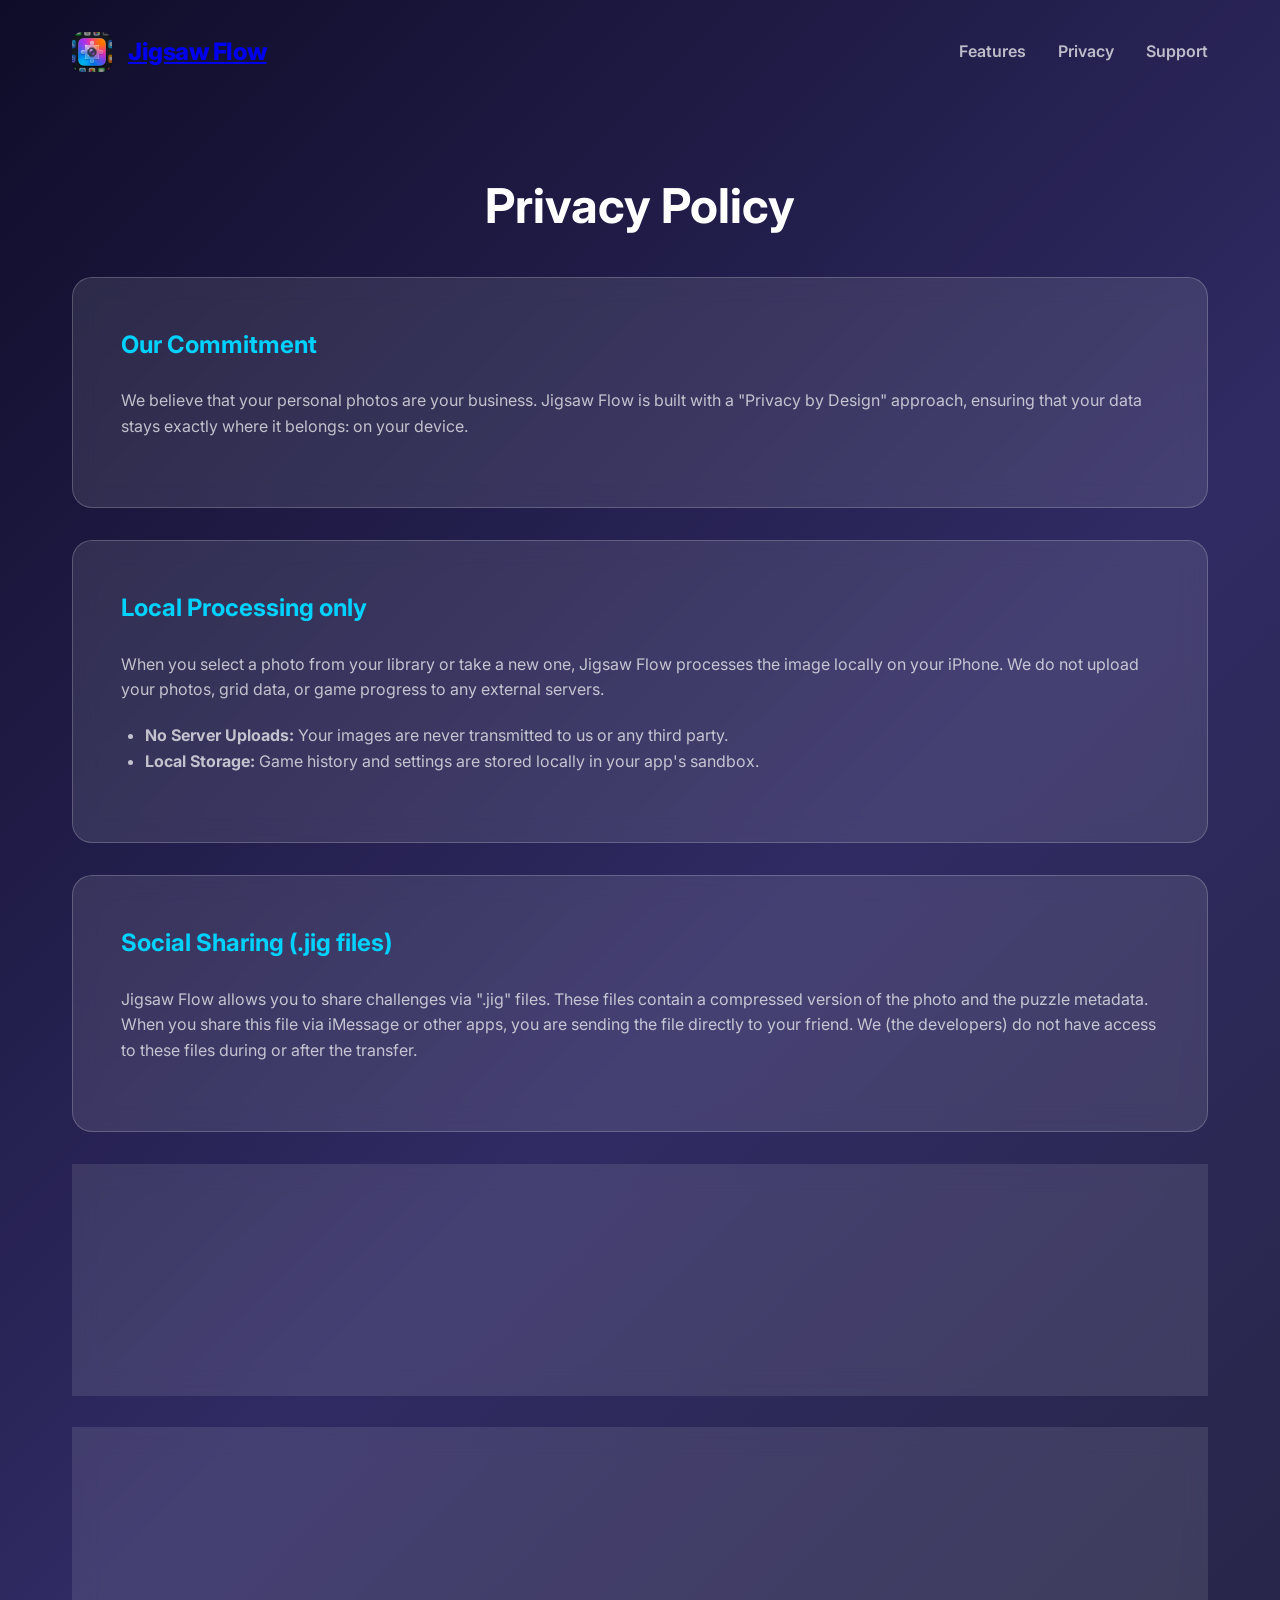
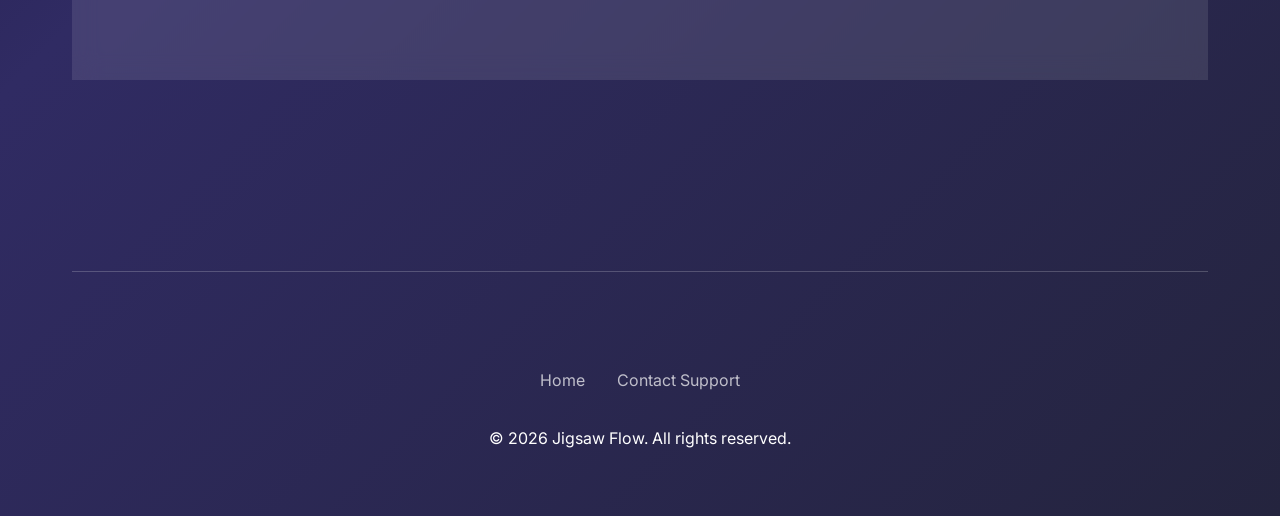
==== privacy.html @ 6a0c549f "Initial commit" ====
<!DOCTYPE html>
<html lang="en">
<head>
    <meta charset="UTF-8">
    <meta name="viewport" content="width=device-width, initial-scale=1.0">
    <title>Privacy Policy - Jigsaw Flow</title>
    <link rel="stylesheet" href="index.css">
</head>
<body>
    <div class="container">
        <header>
            <a href="index.html" class="logo">
                <img src="assets/icon.png" alt="Jigsaw Flow Logo">
                <span>Jigsaw Flow</span>
            </a>
            <nav>
                <ul>
                    <li><a href="index.html#features">Features</a></li>
                    <li><a href="privacy.html">Privacy</a></li>
                    <li><a href="mailto:fangdev1063@gmail.com">Support</a></li>
                </ul>
            </nav>
        </header>

        <section class="content-page">
            <h1>Privacy Policy</h1>
            <div class="content-block glass">
                <h2>Our Commitment</h2>
                <p>We believe that your personal photos are your business. Jigsaw Flow is built with a "Privacy by Design" approach, ensuring that your data stays exactly where it belongs: on your device.</p>
            </div>

            <div class="content-block glass">
                <h2>Local Processing only</h2>
                <p>When you select a photo from your library or take a new one, Jigsaw Flow processes the image locally on your iPhone. We do not upload your photos, grid data, or game progress to any external servers.</p>
                <ul>
                    <li><strong>No Server Uploads:</strong> Your images are never transmitted to us or any third party.</li>
                    <li><strong>Local Storage:</strong> Game history and settings are stored locally in your app's sandbox.</li>
                </ul>
            </div>

            <div class="content-block glass">
                <h2>Social Sharing (.jig files)</h2>
                <p>Jigsaw Flow allows you to share challenges via ".jig" files. These files contain a compressed version of the photo and the puzzle metadata. When you share this file via iMessage or other apps, you are sending the file directly to your friend. We (the developers) do not have access to these files during or after the transfer.</p>
            </div>

            <div class="content-block glass">
                <h2>No Tracking</h2>
                <p>Jigsaw Flow does not use any tracking SDKs, analytics, or advertising identifiers. We do not collect any personally identifiable information (PII).</p>
            </div>

            <div class="content-block glass">
                <h2>Contact Us</h2>
                <p>If you have any questions about this Privacy Policy or our app, please contact us at:</p>
                <p><strong>Email:</strong> <a href="mailto:fangdev1063@gmail.com" style="color: var(--accent);">fangdev1063@gmail.com</a></p>
            </div>
        </section>

        <footer>
            <div class="footer-links">
                <a href="index.html">Home</a>
                <a href="mailto:fangdev1063@gmail.com">Contact Support</a>
            </div>
            <p>&copy; 2026 Jigsaw Flow. All rights reserved.</p>
        </footer>
    </div>
</body>
</html>
---- index.css ----
@import url('https://fonts.googleapis.com/css2?family=Inter:wght@300;400;600;800&display=swap');

:root {
    --primary: #9d50bb;
    --secondary: #6e48aa;
    --accent: #00d2ff;
    --bg-dark: #0f0c29;
    --bg-gradient: linear-gradient(135deg, #0f0c29 0%, #302b63 50%, #24243e 100%);
    --text-main: #ffffff;
    --text-muted: rgba(255, 255, 255, 0.7);
    --glass: rgba(255, 255, 255, 0.1);
    --glass-border: rgba(255, 255, 255, 0.2);
    --transition: all 0.3s cubic-bezier(0.4, 0, 0.2, 1);
}

* {
    margin: 0;
    padding: 0;
    box-sizing: border-box;
}

body {
    font-family: 'Inter', sans-serif;
    background: var(--bg-gradient);
    color: var(--text-main);
    line-height: 1.6;
    overflow-x: hidden;
    min-height: 100vh;
}

.container {
    max-width: 1200px;
    margin: 0 auto;
    padding: 0 2rem;
}

/* Glassmorphism Styles */
.glass {
    background: var(--glass);
    backdrop-filter: blur(12px);
    -webkit-backdrop-filter: blur(12px);
    border: 1px solid var(--glass-border);
    border-radius: 20px;
}

/* Header */
header {
    padding: 2rem 0;
    display: flex;
    justify-content: space-between;
    align-items: center;
}

.logo {
    display: flex;
    align-items: center;
    gap: 1rem;
    font-weight: 800;
    font-size: 1.5rem;
    letter-spacing: -0.5px;
}

.logo img {
    width: 40px;
    height: 40px;
    border-radius: 10px;
}

nav ul {
    display: flex;
    gap: 2rem;
    list-style: none;
}

nav a {
    color: var(--text-muted);
    text-decoration: none;
    font-weight: 600;
    transition: var(--transition);
}

nav a:hover {
    color: var(--text-main);
}

/* Hero Section */
.hero {
    padding: 6rem 0;
    display: grid;
    grid-template-columns: 1fr 1fr;
    align-items: center;
    gap: 4rem;
}

.hero-content h1 {
    font-size: 4rem;
    font-weight: 800;
    line-height: 1.1;
    margin-bottom: 1.5rem;
    background: linear-gradient(to right, #fff, var(--accent));
    -webkit-background-clip: text;
    -webkit-text-fill-color: transparent;
}

.hero-content p {
    font-size: 1.25rem;
    color: var(--text-muted);
    margin-bottom: 2.5rem;
}

.btn-primary {
    background: linear-gradient(to right, var(--primary), var(--secondary));
    color: white;
    padding: 1rem 2rem;
    border-radius: 12px;
    text-decoration: none;
    font-weight: 600;
    display: inline-flex;
    align-items: center;
    gap: 0.5rem;
    transition: var(--transition);
    border: none;
    cursor: pointer;
}

.btn-primary:hover {
    transform: translateY(-3px);
    box-shadow: 0 10px 20px rgba(0,0,0,0.3);
}

.hero-image img {
    width: 100%;
    max-width: 500px;
    border-radius: 30px;
    box-shadow: 0 30px 60px rgba(0,0,0,0.5);
    animation: float 6s ease-in-out infinite;
}

@keyframes float {
    0%, 100% { transform: translateY(0); }
    50% { transform: translateY(-20px); }
}

/* Features */
.features {
    padding: 6rem 0;
}

.section-title {
    text-align: center;
    margin-bottom: 4rem;
}

.section-title h2 {
    font-size: 2.5rem;
    font-weight: 800;
    margin-bottom: 1rem;
}

.feature-grid {
    display: grid;
    grid-template-columns: repeat(auto-fit, minmax(300px, 1fr));
    gap: 2rem;
}

.feature-card {
    padding: 2.5rem;
    transition: var(--transition);
}

.feature-card:hover {
    transform: scale(1.05);
}

.feature-card h3 {
    font-size: 1.5rem;
    margin-bottom: 1rem;
    color: var(--accent);
}

/* Footer */
footer {
    padding: 4rem 0;
    margin-top: 6rem;
    border-top: 1px solid var(--glass-border);
    text-align: center;
}

.footer-links {
    margin: 2rem 0;
    display: flex;
    justify-content: center;
    gap: 2rem;
}

.footer-links a {
    color: var(--text-muted);
    text-decoration: none;
}

/* Privacy Page Specific */
.content-page {
    padding: 4rem 0;
}

.content-page h1 {
    font-size: 3rem;
    margin-bottom: 2rem;
    text-align: center;
}

.content-block {
    padding: 3rem;
    margin: 2rem 0;
}

.content-block h2 {
    margin-bottom: 1.5rem;
    color: var(--accent);
}

.content-block p, .content-block ul {
    margin-bottom: 1.25rem;
    color: var(--text-muted);
}

.content-block ul {
    padding-left: 1.5rem;
}

/* Responsive */
@media (max-width: 968px) {
    .hero {
        grid-template-columns: 1fr;
        text-align: center;
        padding: 4rem 0;
    }
    .hero-content h1 {
        font-size: 3rem;
    }
    .hero-image {
        order: -1;
    }
    .hero-image img {
        max-width: 300px;
    }
}
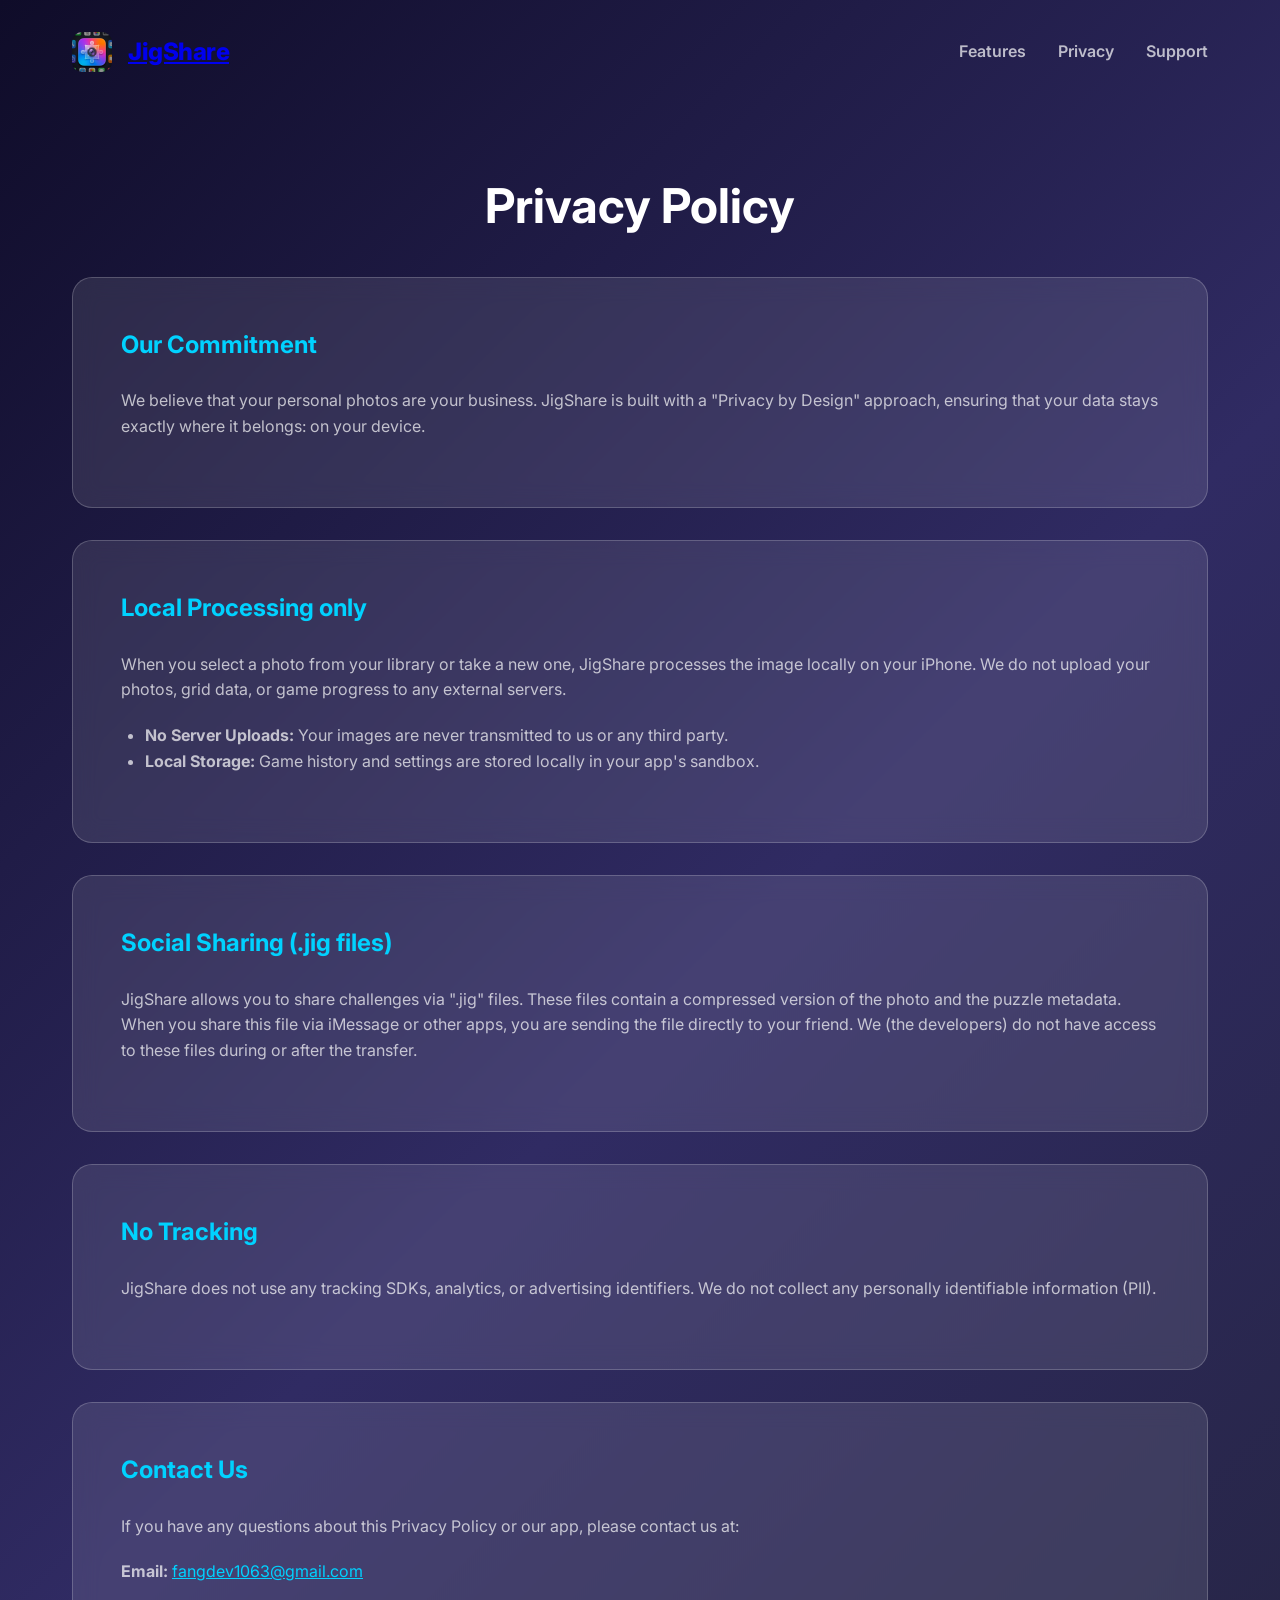
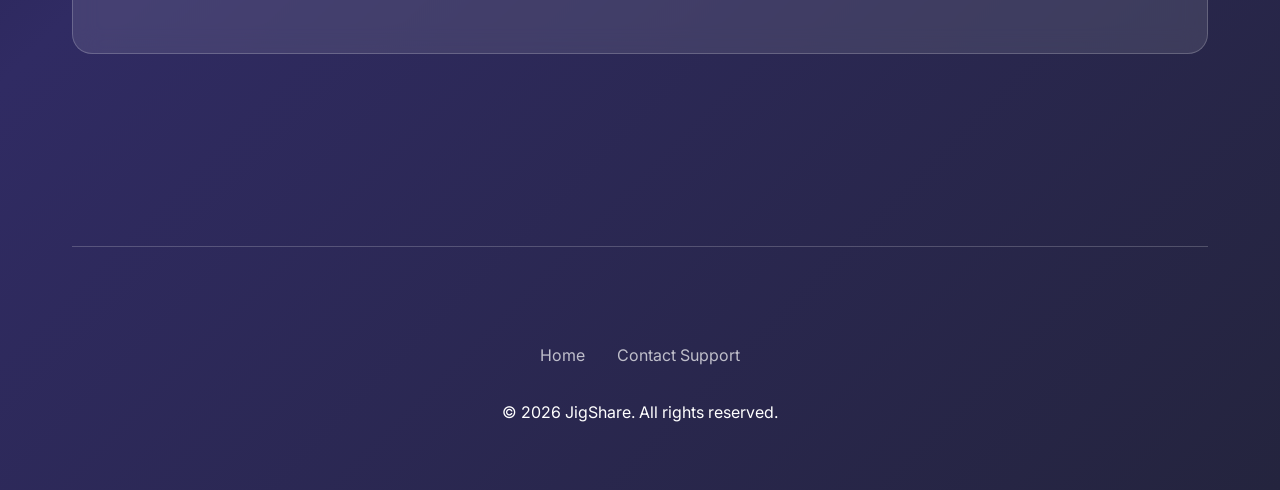
==== commit b4e28c35: "Rename app to JigShare (拼图快传) and fix CSS lint" ====
--- a/privacy.html
+++ b/privacy.html
@@ -3,15 +3,15 @@
 <head>
     <meta charset="UTF-8">
     <meta name="viewport" content="width=device-width, initial-scale=1.0">
-    <title>Privacy Policy - Jigsaw Flow</title>
+    <title>Privacy Policy - JigShare</title>
     <link rel="stylesheet" href="index.css">
 </head>
 <body>
     <div class="container">
         <header>
             <a href="index.html" class="logo">
-                <img src="assets/icon.png" alt="Jigsaw Flow Logo">
-                <span>Jigsaw Flow</span>
+                <img src="assets/icon.png" alt="JigShare Logo">
+                <span>JigShare</span>
             </a>
             <nav>
                 <ul>
@@ -26,12 +26,12 @@
             <h1>Privacy Policy</h1>
             <div class="content-block glass">
                 <h2>Our Commitment</h2>
-                <p>We believe that your personal photos are your business. Jigsaw Flow is built with a "Privacy by Design" approach, ensuring that your data stays exactly where it belongs: on your device.</p>
+                <p>We believe that your personal photos are your business. JigShare is built with a "Privacy by Design" approach, ensuring that your data stays exactly where it belongs: on your device.</p>
             </div>
 
             <div class="content-block glass">
                 <h2>Local Processing only</h2>
-                <p>When you select a photo from your library or take a new one, Jigsaw Flow processes the image locally on your iPhone. We do not upload your photos, grid data, or game progress to any external servers.</p>
+                <p>When you select a photo from your library or take a new one, JigShare processes the image locally on your iPhone. We do not upload your photos, grid data, or game progress to any external servers.</p>
                 <ul>
                     <li><strong>No Server Uploads:</strong> Your images are never transmitted to us or any third party.</li>
                     <li><strong>Local Storage:</strong> Game history and settings are stored locally in your app's sandbox.</li>
@@ -40,12 +40,12 @@
 
             <div class="content-block glass">
                 <h2>Social Sharing (.jig files)</h2>
-                <p>Jigsaw Flow allows you to share challenges via ".jig" files. These files contain a compressed version of the photo and the puzzle metadata. When you share this file via iMessage or other apps, you are sending the file directly to your friend. We (the developers) do not have access to these files during or after the transfer.</p>
+                <p>JigShare allows you to share challenges via ".jig" files. These files contain a compressed version of the photo and the puzzle metadata. When you share this file via iMessage or other apps, you are sending the file directly to your friend. We (the developers) do not have access to these files during or after the transfer.</p>
             </div>
 
             <div class="content-block glass">
                 <h2>No Tracking</h2>
-                <p>Jigsaw Flow does not use any tracking SDKs, analytics, or advertising identifiers. We do not collect any personally identifiable information (PII).</p>
+                <p>JigShare does not use any tracking SDKs, analytics, or advertising identifiers. We do not collect any personally identifiable information (PII).</p>
             </div>
 
             <div class="content-block glass">
@@ -60,7 +60,7 @@
                 <a href="index.html">Home</a>
                 <a href="mailto:fangdev1063@gmail.com">Contact Support</a>
             </div>
-            <p>&copy; 2026 Jigsaw Flow. All rights reserved.</p>
+            <p>&copy; 2026 JigShare. All rights reserved.</p>
         </footer>
     </div>
 </body>
--- a/index.css
+++ b/index.css
@@ -99,6 +99,7 @@
     margin-bottom: 1.5rem;
     background: linear-gradient(to right, #fff, var(--accent));
     -webkit-background-clip: text;
+    background-clip: text;
     -webkit-text-fill-color: transparent;
 }
 
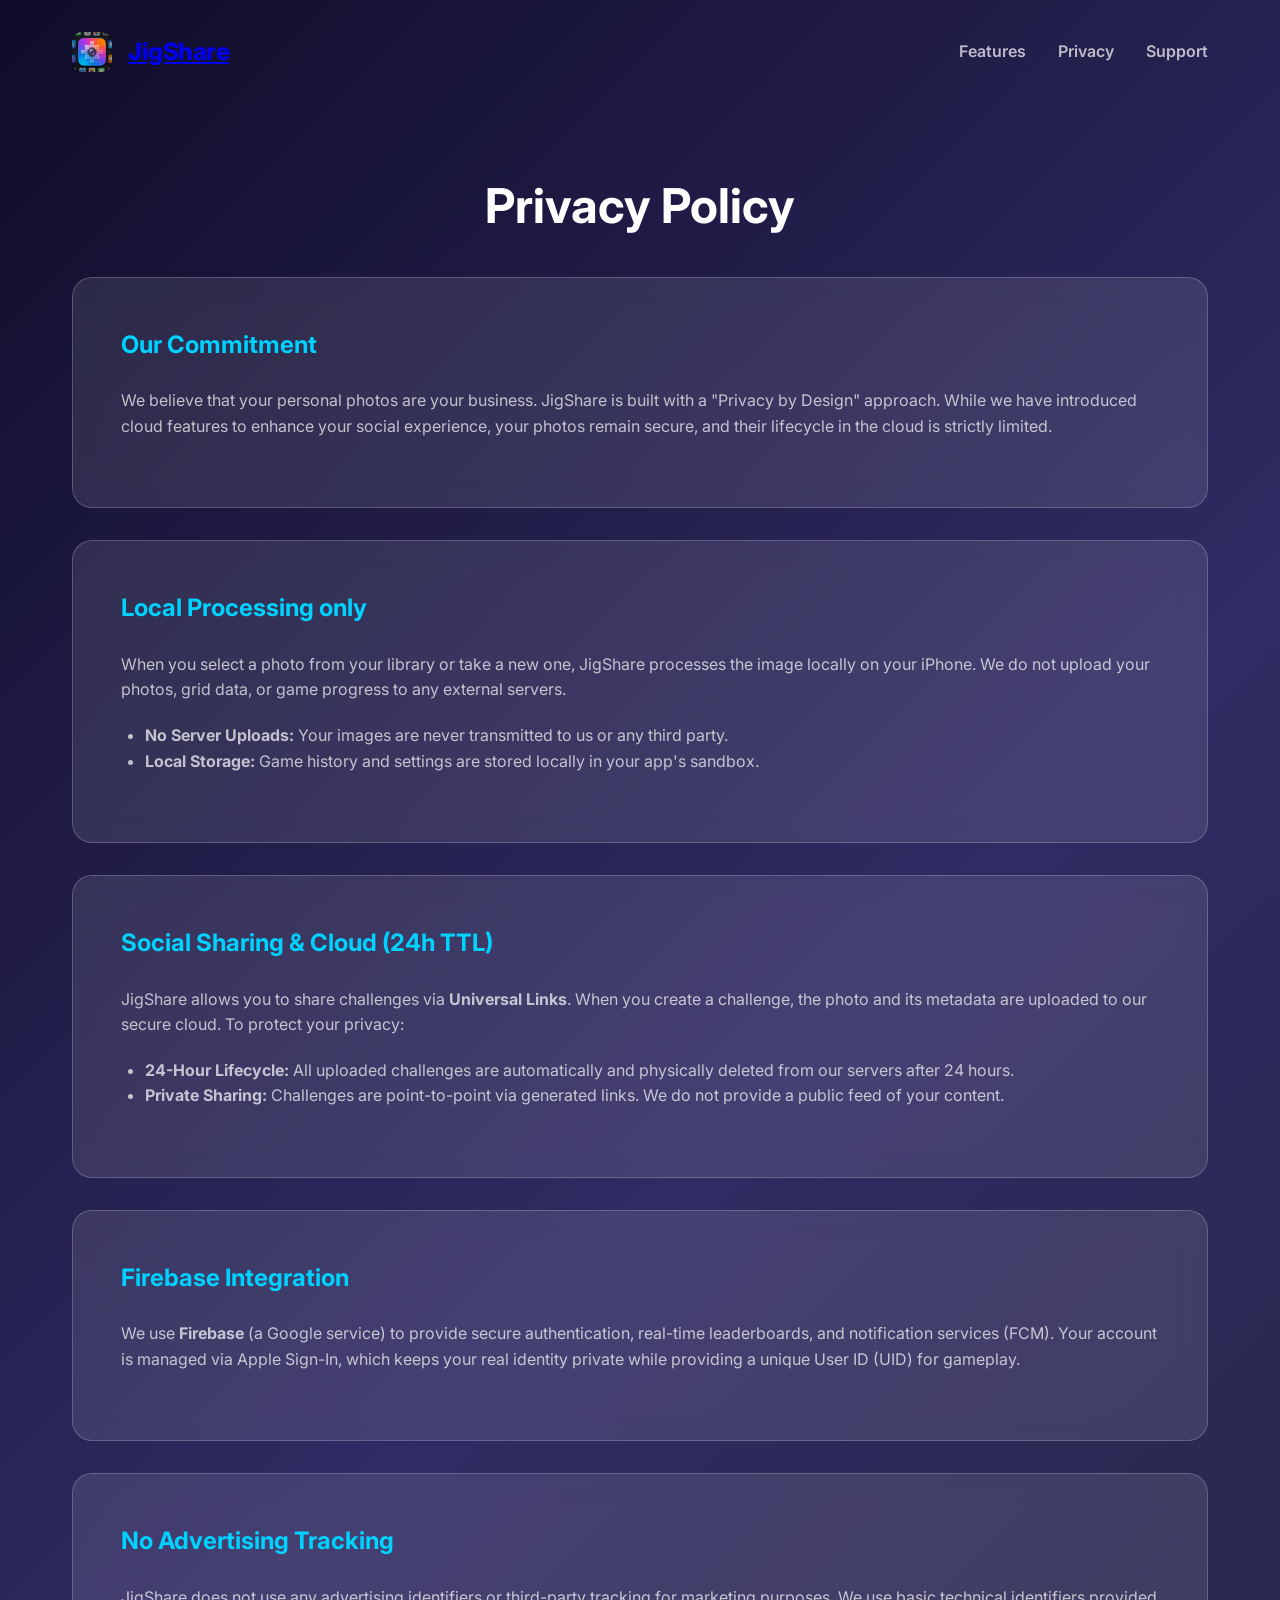
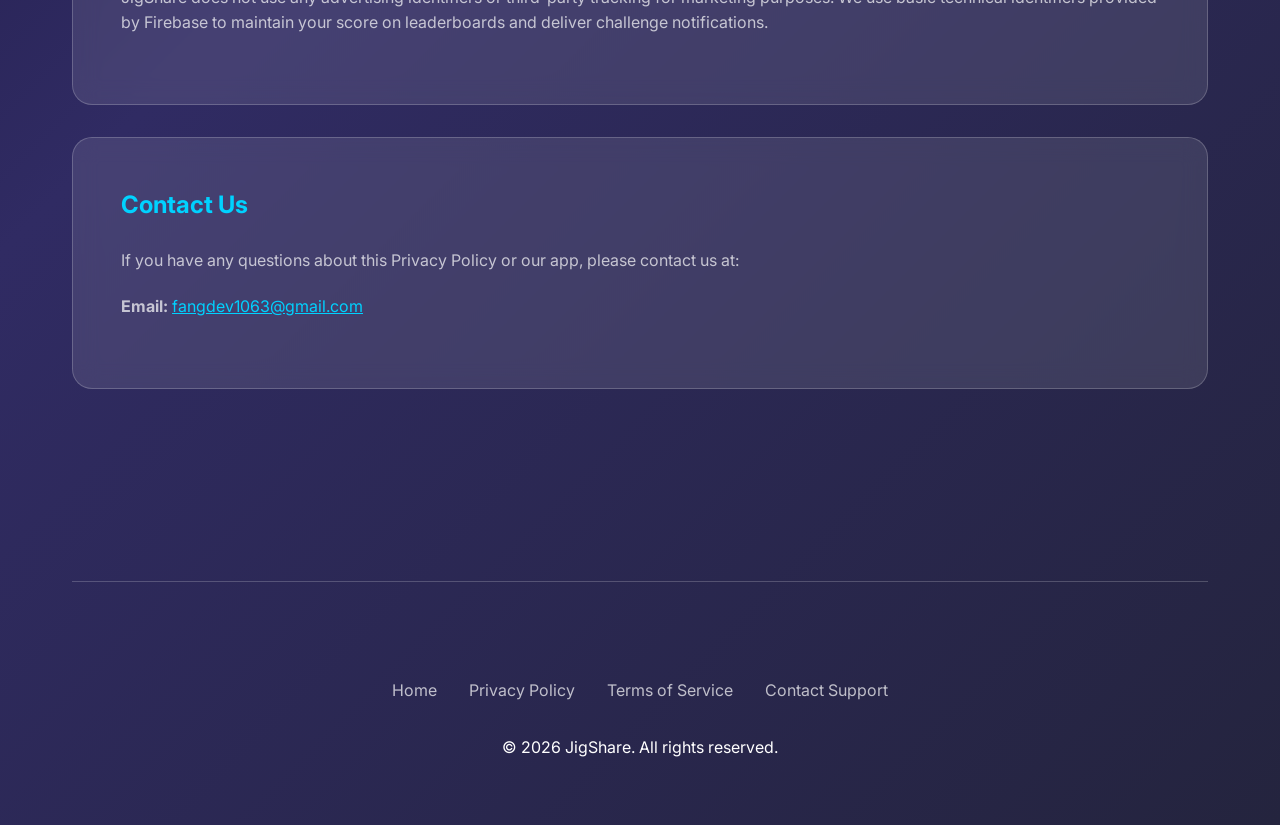
==== commit ab8522c7: "Update website with PRD v11 cloud features, terms, and privacy links" ====
--- a/privacy.html
+++ b/privacy.html
@@ -26,7 +26,7 @@
             <h1>Privacy Policy</h1>
             <div class="content-block glass">
                 <h2>Our Commitment</h2>
-                <p>We believe that your personal photos are your business. JigShare is built with a "Privacy by Design" approach, ensuring that your data stays exactly where it belongs: on your device.</p>
+                <p>We believe that your personal photos are your business. JigShare is built with a "Privacy by Design" approach. While we have introduced cloud features to enhance your social experience, your photos remain secure, and their lifecycle in the cloud is strictly limited.</p>
             </div>
 
             <div class="content-block glass">
@@ -39,13 +39,22 @@
             </div>
 
             <div class="content-block glass">
-                <h2>Social Sharing (.jig files)</h2>
-                <p>JigShare allows you to share challenges via ".jig" files. These files contain a compressed version of the photo and the puzzle metadata. When you share this file via iMessage or other apps, you are sending the file directly to your friend. We (the developers) do not have access to these files during or after the transfer.</p>
+                <h2>Social Sharing & Cloud (24h TTL)</h2>
+                <p>JigShare allows you to share challenges via <strong>Universal Links</strong>. When you create a challenge, the photo and its metadata are uploaded to our secure cloud. To protect your privacy:</p>
+                <ul>
+                    <li><strong>24-Hour Lifecycle:</strong> All uploaded challenges are automatically and physically deleted from our servers after 24 hours.</li>
+                    <li><strong>Private Sharing:</strong> Challenges are point-to-point via generated links. We do not provide a public feed of your content.</li>
+                </ul>
             </div>
 
             <div class="content-block glass">
-                <h2>No Tracking</h2>
-                <p>JigShare does not use any tracking SDKs, analytics, or advertising identifiers. We do not collect any personally identifiable information (PII).</p>
+                <h2>Firebase Integration</h2>
+                <p>We use <strong>Firebase</strong> (a Google service) to provide secure authentication, real-time leaderboards, and notification services (FCM). Your account is managed via Apple Sign-In, which keeps your real identity private while providing a unique User ID (UID) for gameplay.</p>
+            </div>
+
+            <div class="content-block glass">
+                <h2>No Advertising Tracking</h2>
+                <p>JigShare does not use any advertising identifiers or third-party tracking for marketing purposes. We use basic technical identifiers provided by Firebase to maintain your score on leaderboards and deliver challenge notifications.</p>
             </div>
 
             <div class="content-block glass">
@@ -58,6 +67,8 @@
         <footer>
             <div class="footer-links">
                 <a href="index.html">Home</a>
+                <a href="privacy.html">Privacy Policy</a>
+                <a href="terms.html">Terms of Service</a>
                 <a href="mailto:fangdev1063@gmail.com">Contact Support</a>
             </div>
             <p>&copy; 2026 JigShare. All rights reserved.</p>
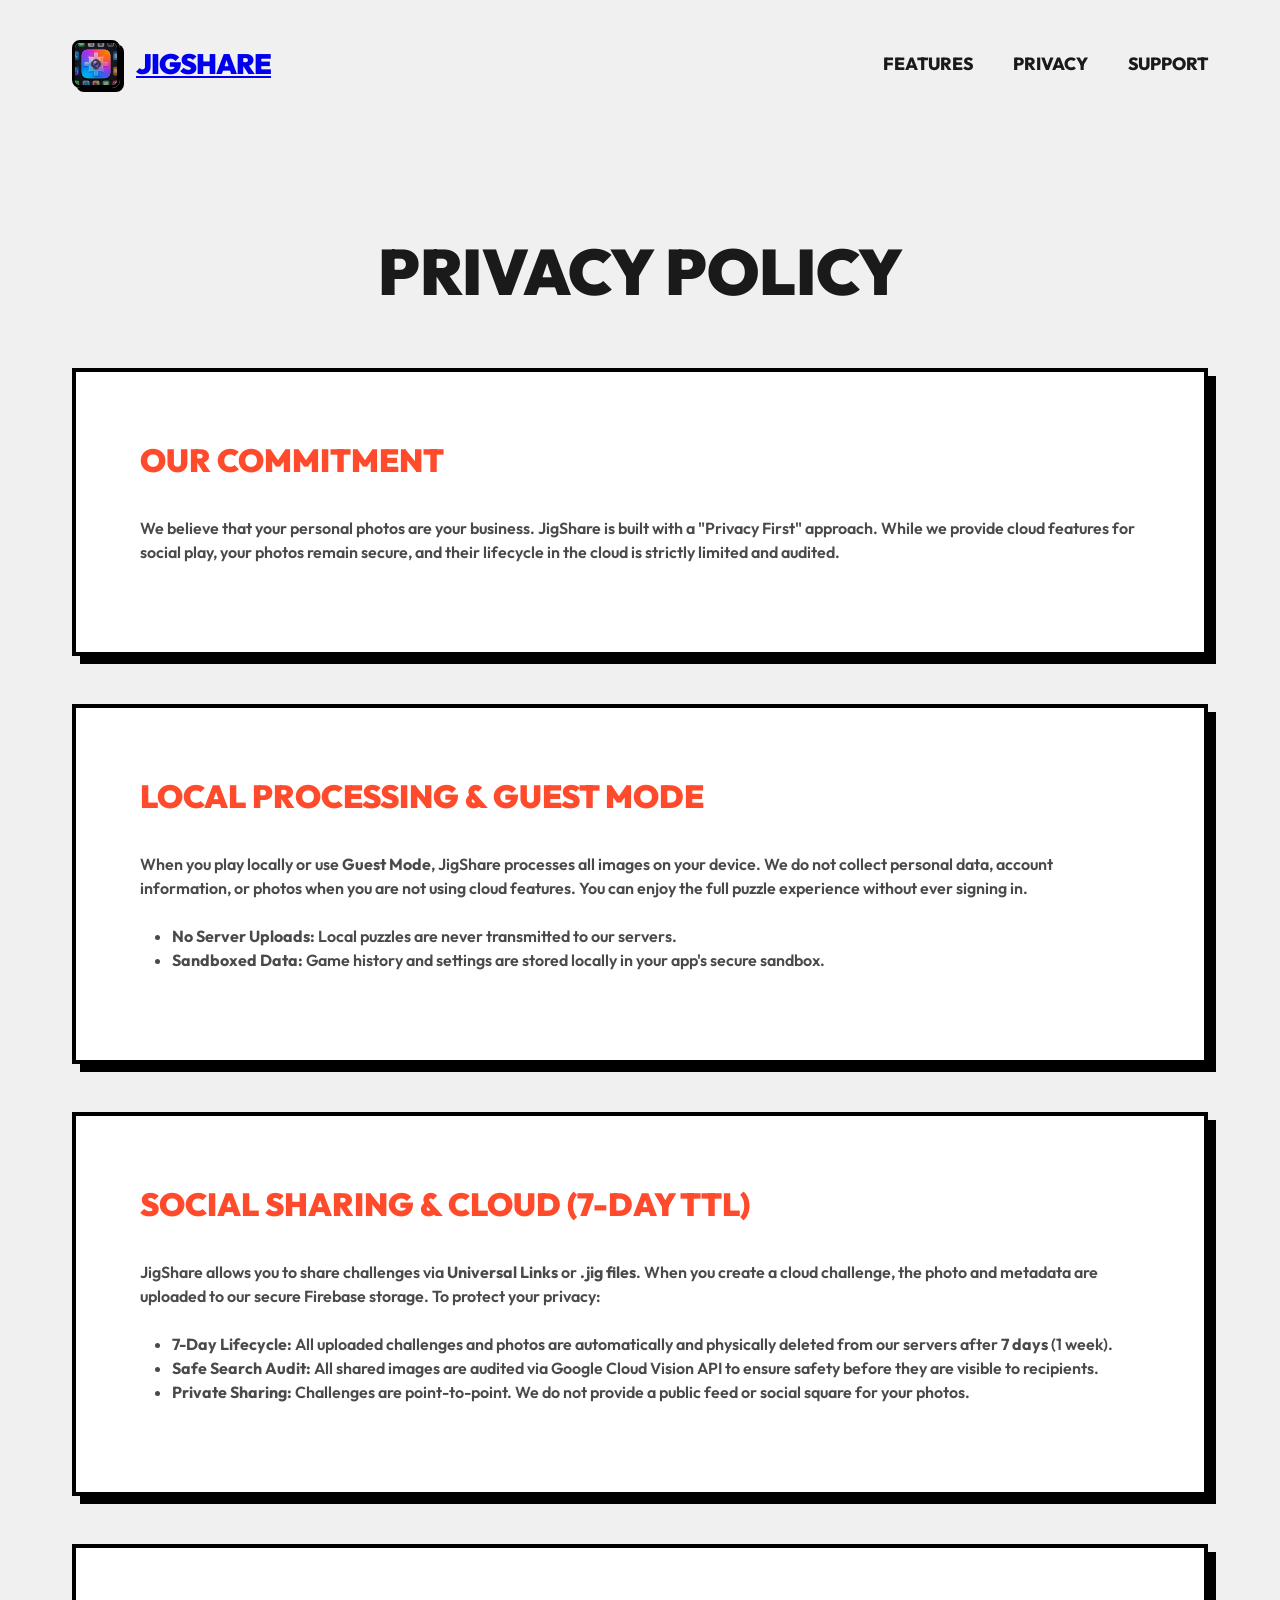
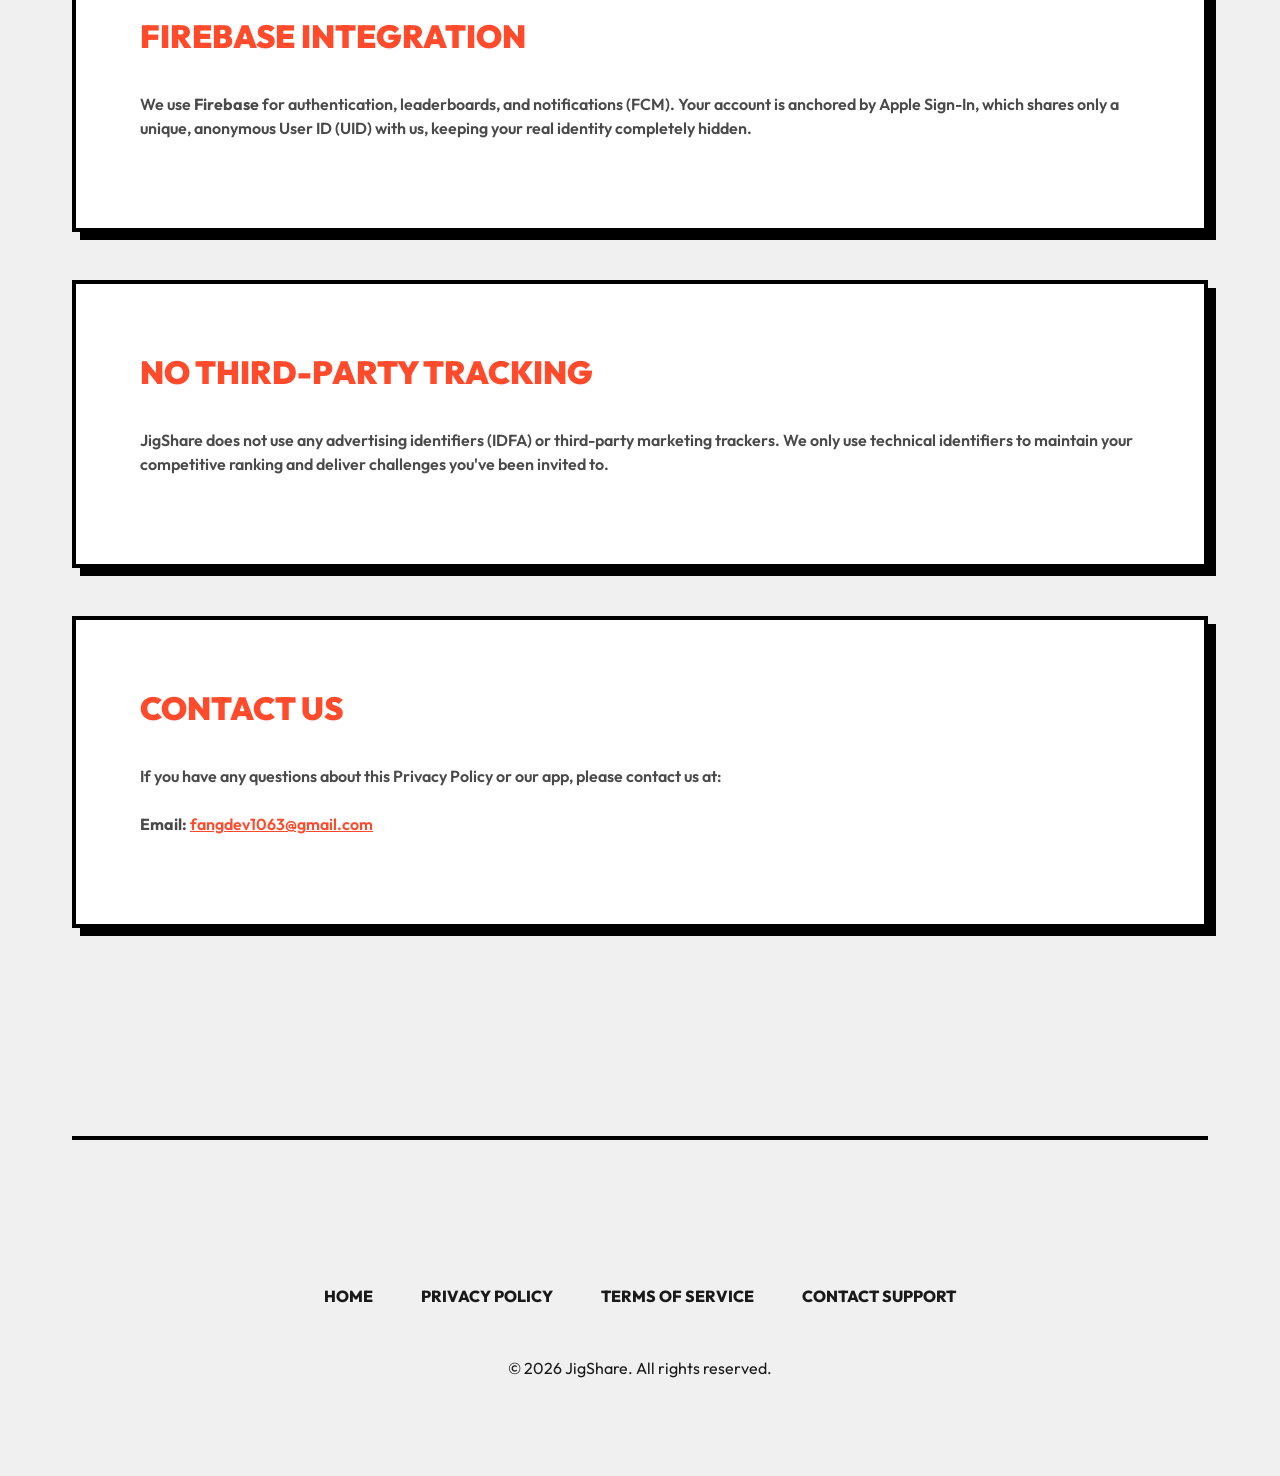
==== commit dedc5d81: "Update website to Pop Art style and reflect latest PRD/SDD features (v6.8/v3.12)" ====
--- a/privacy.html
+++ b/privacy.html
@@ -24,43 +24,44 @@
 
         <section class="content-page">
             <h1>Privacy Policy</h1>
-            <div class="content-block glass">
+            <div class="content-block pop-card">
                 <h2>Our Commitment</h2>
-                <p>We believe that your personal photos are your business. JigShare is built with a "Privacy by Design" approach. While we have introduced cloud features to enhance your social experience, your photos remain secure, and their lifecycle in the cloud is strictly limited.</p>
+                <p>We believe that your personal photos are your business. JigShare is built with a "Privacy First" approach. While we provide cloud features for social play, your photos remain secure, and their lifecycle in the cloud is strictly limited and audited.</p>
             </div>
 
-            <div class="content-block glass">
-                <h2>Local Processing only</h2>
-                <p>When you select a photo from your library or take a new one, JigShare processes the image locally on your iPhone. We do not upload your photos, grid data, or game progress to any external servers.</p>
+            <div class="content-block pop-card">
+                <h2>Local Processing & Guest Mode</h2>
+                <p>When you play locally or use <strong>Guest Mode</strong>, JigShare processes all images on your device. We do not collect personal data, account information, or photos when you are not using cloud features. You can enjoy the full puzzle experience without ever signing in.</p>
                 <ul>
-                    <li><strong>No Server Uploads:</strong> Your images are never transmitted to us or any third party.</li>
-                    <li><strong>Local Storage:</strong> Game history and settings are stored locally in your app's sandbox.</li>
+                    <li><strong>No Server Uploads:</strong> Local puzzles are never transmitted to our servers.</li>
+                    <li><strong>Sandboxed Data:</strong> Game history and settings are stored locally in your app's secure sandbox.</li>
                 </ul>
             </div>
 
-            <div class="content-block glass">
-                <h2>Social Sharing & Cloud (24h TTL)</h2>
-                <p>JigShare allows you to share challenges via <strong>Universal Links</strong>. When you create a challenge, the photo and its metadata are uploaded to our secure cloud. To protect your privacy:</p>
+            <div class="content-block pop-card">
+                <h2>Social Sharing & Cloud (7-Day TTL)</h2>
+                <p>JigShare allows you to share challenges via <strong>Universal Links</strong> or <strong>.jig files</strong>. When you create a cloud challenge, the photo and metadata are uploaded to our secure Firebase storage. To protect your privacy:</p>
                 <ul>
-                    <li><strong>24-Hour Lifecycle:</strong> All uploaded challenges are automatically and physically deleted from our servers after 24 hours.</li>
-                    <li><strong>Private Sharing:</strong> Challenges are point-to-point via generated links. We do not provide a public feed of your content.</li>
+                    <li><strong>7-Day Lifecycle:</strong> All uploaded challenges and photos are automatically and physically deleted from our servers after <strong>7 days</strong> (1 week).</li>
+                    <li><strong>Safe Search Audit:</strong> All shared images are audited via Google Cloud Vision API to ensure safety before they are visible to recipients.</li>
+                    <li><strong>Private Sharing:</strong> Challenges are point-to-point. We do not provide a public feed or social square for your photos.</li>
                 </ul>
             </div>
 
-            <div class="content-block glass">
+            <div class="content-block pop-card">
                 <h2>Firebase Integration</h2>
-                <p>We use <strong>Firebase</strong> (a Google service) to provide secure authentication, real-time leaderboards, and notification services (FCM). Your account is managed via Apple Sign-In, which keeps your real identity private while providing a unique User ID (UID) for gameplay.</p>
+                <p>We use <strong>Firebase</strong> for authentication, leaderboards, and notifications (FCM). Your account is anchored by Apple Sign-In, which shares only a unique, anonymous User ID (UID) with us, keeping your real identity completely hidden.</p>
             </div>
 
-            <div class="content-block glass">
-                <h2>No Advertising Tracking</h2>
-                <p>JigShare does not use any advertising identifiers or third-party tracking for marketing purposes. We use basic technical identifiers provided by Firebase to maintain your score on leaderboards and deliver challenge notifications.</p>
+            <div class="content-block pop-card">
+                <h2>No Third-Party Tracking</h2>
+                <p>JigShare does not use any advertising identifiers (IDFA) or third-party marketing trackers. We only use technical identifiers to maintain your competitive ranking and deliver challenges you've been invited to.</p>
             </div>
 
-            <div class="content-block glass">
+            <div class="content-block pop-card">
                 <h2>Contact Us</h2>
                 <p>If you have any questions about this Privacy Policy or our app, please contact us at:</p>
-                <p><strong>Email:</strong> <a href="mailto:fangdev1063@gmail.com" style="color: var(--accent);">fangdev1063@gmail.com</a></p>
+                <p><strong>Email:</strong> <a href="mailto:fangdev1063@gmail.com" style="color: var(--secondary);">fangdev1063@gmail.com</a></p>
             </div>
         </section>
 
--- a/index.css
+++ b/index.css
@@ -1,16 +1,18 @@
-@import url('https://fonts.googleapis.com/css2?family=Inter:wght@300;400;600;800&display=swap');
+@import url('https://fonts.googleapis.com/css2?family=Outfit:wght@400;600;800;900&display=swap');
+@import url('https://fonts.googleapis.com/css2?family=Inter:wght@400;600;800&display=swap');
 
 :root {
-    --primary: #9d50bb;
-    --secondary: #6e48aa;
-    --accent: #00d2ff;
-    --bg-dark: #0f0c29;
-    --bg-gradient: linear-gradient(135deg, #0f0c29 0%, #302b63 50%, #24243e 100%);
-    --text-main: #ffffff;
-    --text-muted: rgba(255, 255, 255, 0.7);
-    --glass: rgba(255, 255, 255, 0.1);
-    --glass-border: rgba(255, 255, 255, 0.2);
-    --transition: all 0.3s cubic-bezier(0.4, 0, 0.2, 1);
+    --primary: #FFD700; /* Vibrant Yellow */
+    --secondary: #FF4B2B; /* Vibrant Red */
+    --accent: #00D2FF; /* Vibrant Blue */
+    --bg-main: #F0F0F0;
+    --text-black: #1A1A1B;
+    --text-muted: #4A4A4B;
+    --stroke: #000000;
+    --border-width: 4px;
+    --shadow-offset: 8px;
+    --pop-shadow: var(--shadow-offset) var(--shadow-offset) 0px var(--stroke);
+    --transition: all 0.2s cubic-bezier(0.175, 0.885, 0.32, 1.275);
 }
 
 * {
@@ -20,10 +22,10 @@
 }
 
 body {
-    font-family: 'Inter', sans-serif;
-    background: var(--bg-gradient);
-    color: var(--text-main);
-    line-height: 1.6;
+    font-family: 'Outfit', 'Inter', sans-serif;
+    background-color: var(--bg-main);
+    color: var(--text-black);
+    line-height: 1.5;
     overflow-x: hidden;
     min-height: 100vh;
 }
@@ -34,18 +36,23 @@
     padding: 0 2rem;
 }
 
-/* Glassmorphism Styles */
-.glass {
-    background: var(--glass);
-    backdrop-filter: blur(12px);
-    -webkit-backdrop-filter: blur(12px);
-    border: 1px solid var(--glass-border);
-    border-radius: 20px;
+/* Pop Art Components */
+.pop-card {
+    background: #FFFFFF;
+    border: var(--border-width) solid var(--stroke);
+    box-shadow: var(--pop-shadow);
+    border-radius: 0px; /* Sharp corners for Pop Art feel */
+    transition: var(--transition);
+}
+
+.pop-card:hover {
+    transform: translate(-4px, -4px);
+    box-shadow: 12px 12px 0px var(--stroke);
 }
 
 /* Header */
 header {
-    padding: 2rem 0;
+    padding: 2.5rem 0;
     display: flex;
     justify-content: space-between;
     align-items: center;
@@ -55,178 +62,217 @@
     display: flex;
     align-items: center;
     gap: 1rem;
+    font-weight: 900;
+    font-size: 1.75rem;
+    letter-spacing: -1px;
+    text-transform: uppercase;
+}
+
+.logo img {
+    width: 48px;
+    height: 48px;
+    border: 3px solid var(--stroke);
+    border-radius: 8px;
+    box-shadow: 4px 4px 0px var(--stroke);
+}
+
+nav ul {
+    display: flex;
+    gap: 2.5rem;
+    list-style: none;
+}
+
+nav a {
+    color: var(--text-black);
+    text-decoration: none;
     font-weight: 800;
-    font-size: 1.5rem;
-    letter-spacing: -0.5px;
-}
-
-.logo img {
-    width: 40px;
-    height: 40px;
-    border-radius: 10px;
-}
-
-nav ul {
-    display: flex;
-    gap: 2rem;
-    list-style: none;
-}
-
-nav a {
-    color: var(--text-muted);
-    text-decoration: none;
-    font-weight: 600;
+    font-size: 1.1rem;
+    text-transform: uppercase;
     transition: var(--transition);
 }
 
 nav a:hover {
-    color: var(--text-main);
+    color: var(--secondary);
+    text-shadow: 2px 2px 0px rgba(0,0,0,0.1);
 }
 
 /* Hero Section */
 .hero {
-    padding: 6rem 0;
+    padding: 8rem 0;
     display: grid;
     grid-template-columns: 1fr 1fr;
     align-items: center;
-    gap: 4rem;
+    gap: 5rem;
 }
 
 .hero-content h1 {
-    font-size: 4rem;
-    font-weight: 800;
-    line-height: 1.1;
-    margin-bottom: 1.5rem;
-    background: linear-gradient(to right, #fff, var(--accent));
-    -webkit-background-clip: text;
-    background-clip: text;
-    -webkit-text-fill-color: transparent;
+    font-size: 5.5rem;
+    font-weight: 900;
+    line-height: 0.9;
+    margin-bottom: 2rem;
+    text-transform: uppercase;
+    color: var(--text-black);
+    -webkit-text-stroke: 2px var(--stroke);
+    paint-order: stroke fill;
 }
 
 .hero-content p {
+    font-size: 1.4rem;
+    font-weight: 600;
+    color: var(--text-muted);
+    margin-bottom: 3rem;
+    max-width: 90%;
+}
+
+.btn-primary {
+    background-color: var(--primary);
+    color: var(--text-black);
+    padding: 1.25rem 2.5rem;
+    border: var(--border-width) solid var(--stroke);
+    box-shadow: var(--pop-shadow);
+    text-decoration: none;
+    font-weight: 900;
     font-size: 1.25rem;
-    color: var(--text-muted);
-    margin-bottom: 2.5rem;
-}
-
-.btn-primary {
-    background: linear-gradient(to right, var(--primary), var(--secondary));
-    color: white;
-    padding: 1rem 2rem;
-    border-radius: 12px;
-    text-decoration: none;
-    font-weight: 600;
     display: inline-flex;
     align-items: center;
-    gap: 0.5rem;
-    transition: var(--transition);
-    border: none;
+    gap: 0.75rem;
+    text-transform: uppercase;
+    transition: var(--transition);
     cursor: pointer;
 }
 
 .btn-primary:hover {
-    transform: translateY(-3px);
-    box-shadow: 0 10px 20px rgba(0,0,0,0.3);
+    transform: translate(-4px, -4px);
+    box-shadow: 12px 12px 0px var(--stroke);
+    background-color: #FFEA00;
+}
+
+.btn-primary:active {
+    transform: translate(2px, 2px);
+    box-shadow: 4px 4px 0px var(--stroke);
 }
 
 .hero-image img {
     width: 100%;
-    max-width: 500px;
-    border-radius: 30px;
-    box-shadow: 0 30px 60px rgba(0,0,0,0.5);
-    animation: float 6s ease-in-out infinite;
-}
-
-@keyframes float {
-    0%, 100% { transform: translateY(0); }
-    50% { transform: translateY(-20px); }
+    max-width: 520px;
+    border: var(--border-width) solid var(--stroke);
+    box-shadow: 12px 12px 0px var(--stroke);
+    transition: var(--transition);
+}
+
+.hero-image img:hover {
+    transform: rotate(-2deg) scale(1.02);
 }
 
 /* Features */
 .features {
-    padding: 6rem 0;
+    padding: 8rem 0;
+    background-color: var(--accent);
+    border-top: var(--border-width) solid var(--stroke);
+    border-bottom: var(--border-width) solid var(--stroke);
+    margin: 4rem -2rem;
+    padding-left: 2rem;
+    padding-right: 2rem;
 }
 
 .section-title {
     text-align: center;
-    margin-bottom: 4rem;
+    margin-bottom: 5rem;
 }
 
 .section-title h2 {
-    font-size: 2.5rem;
-    font-weight: 800;
-    margin-bottom: 1rem;
+    font-size: 3.5rem;
+    font-weight: 900;
+    text-transform: uppercase;
+    margin-bottom: 1.5rem;
+    -webkit-text-stroke: 1.5px var(--stroke);
 }
 
 .feature-grid {
     display: grid;
-    grid-template-columns: repeat(auto-fit, minmax(300px, 1fr));
-    gap: 2rem;
+    grid-template-columns: repeat(auto-fit, minmax(320px, 1fr));
+    gap: 3rem;
 }
 
 .feature-card {
-    padding: 2.5rem;
-    transition: var(--transition);
-}
-
-.feature-card:hover {
-    transform: scale(1.05);
+    padding: 3rem;
+    background: #FFF;
 }
 
 .feature-card h3 {
-    font-size: 1.5rem;
-    margin-bottom: 1rem;
-    color: var(--accent);
+    font-size: 1.75rem;
+    font-weight: 900;
+    margin-bottom: 1.25rem;
+    text-transform: uppercase;
+    color: var(--secondary);
+}
+
+.feature-card p {
+    font-weight: 600;
+    color: var(--text-muted);
 }
 
 /* Footer */
 footer {
-    padding: 4rem 0;
-    margin-top: 6rem;
-    border-top: 1px solid var(--glass-border);
+    padding: 6rem 0;
+    margin-top: 4rem;
+    border-top: var(--border-width) solid var(--stroke);
     text-align: center;
 }
 
 .footer-links {
-    margin: 2rem 0;
+    margin: 3rem 0;
     display: flex;
     justify-content: center;
-    gap: 2rem;
+    gap: 3rem;
 }
 
 .footer-links a {
+    color: var(--text-black);
+    text-decoration: none;
+    font-weight: 800;
+    text-transform: uppercase;
+}
+
+.footer-links a:hover {
+    color: var(--secondary);
+}
+
+/* Privacy/Terms Specific */
+.content-page {
+    padding: 6rem 0;
+}
+
+.content-page h1 {
+    font-size: 4rem;
+    font-weight: 900;
+    margin-bottom: 3rem;
+    text-align: center;
+    text-transform: uppercase;
+}
+
+.content-block {
+    padding: 4rem;
+    margin: 3rem 0;
+    background: #FFF;
+}
+
+.content-block h2 {
+    margin-bottom: 2rem;
+    font-size: 2rem;
+    font-weight: 900;
+    text-transform: uppercase;
+    color: var(--secondary);
+}
+
+.content-block p, .content-block ul {
+    margin-bottom: 1.5rem;
+    font-weight: 600;
     color: var(--text-muted);
-    text-decoration: none;
-}
-
-/* Privacy Page Specific */
-.content-page {
-    padding: 4rem 0;
-}
-
-.content-page h1 {
-    font-size: 3rem;
-    margin-bottom: 2rem;
-    text-align: center;
-}
-
-.content-block {
-    padding: 3rem;
-    margin: 2rem 0;
-}
-
-.content-block h2 {
-    margin-bottom: 1.5rem;
-    color: var(--accent);
-}
-
-.content-block p, .content-block ul {
-    margin-bottom: 1.25rem;
-    color: var(--text-muted);
 }
 
 .content-block ul {
-    padding-left: 1.5rem;
+    padding-left: 2rem;
 }
 
 /* Responsive */
@@ -234,15 +280,18 @@
     .hero {
         grid-template-columns: 1fr;
         text-align: center;
-        padding: 4rem 0;
+        padding: 5rem 0;
     }
     .hero-content h1 {
-        font-size: 3rem;
+        font-size: 3.5rem;
     }
     .hero-image {
         order: -1;
     }
     .hero-image img {
-        max-width: 300px;
-    }
-}
+        max-width: 380px;
+    }
+    .hero-content p {
+        max-width: 100%;
+    }
+}
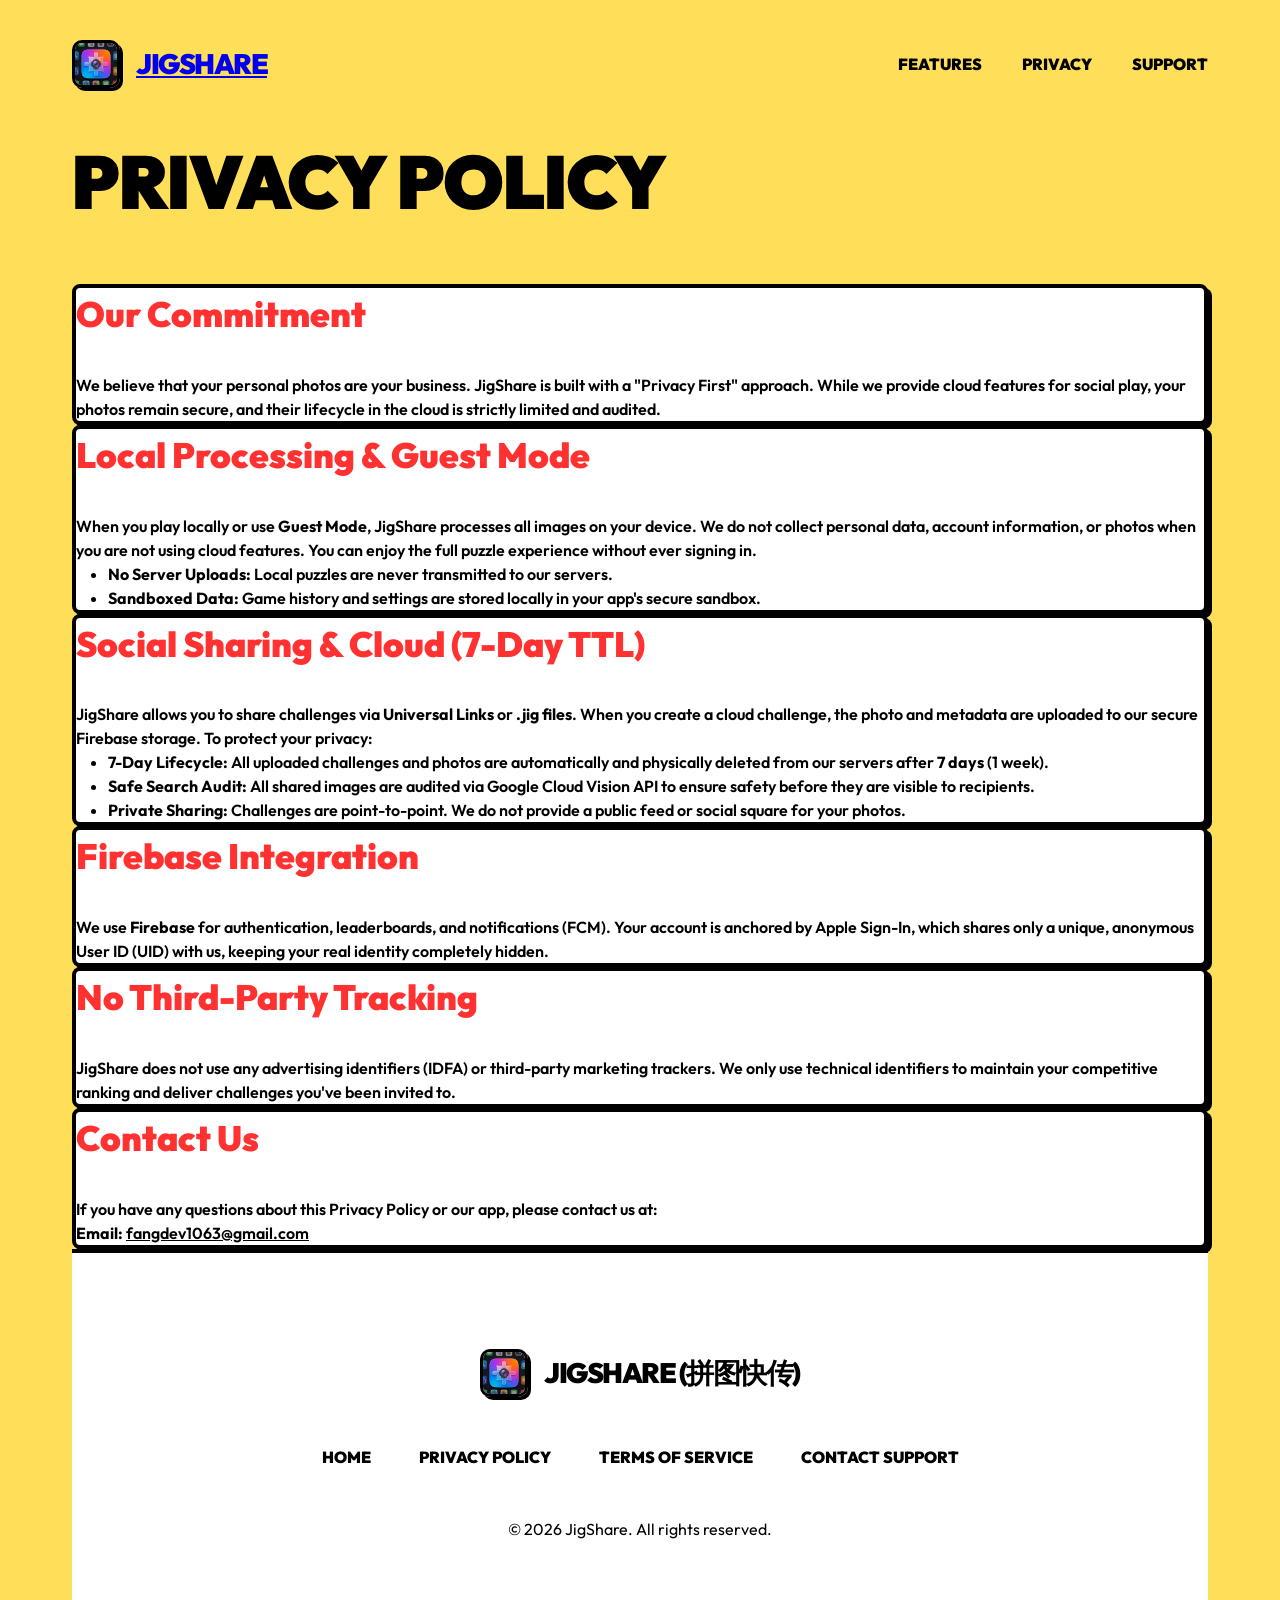
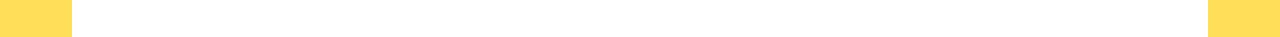
==== commit 009af61e: "Refine website UI to strict Pop Art v4.0 standard (UIUX-DESIGN.md)" ====
--- a/privacy.html
+++ b/privacy.html
@@ -66,6 +66,10 @@
         </section>
 
         <footer>
+            <div class="logo footer-logo">
+                <img src="assets/icon.png" alt="JigShare Logo">
+                <span>JigShare (拼图快传)</span>
+            </div>
             <div class="footer-links">
                 <a href="index.html">Home</a>
                 <a href="privacy.html">Privacy Policy</a>
--- a/index.css
+++ b/index.css
@@ -2,17 +2,20 @@
 @import url('https://fonts.googleapis.com/css2?family=Inter:wght@400;600;800&display=swap');
 
 :root {
-    --primary: #FFD700; /* Vibrant Yellow */
-    --secondary: #FF4B2B; /* Vibrant Red */
-    --accent: #00D2FF; /* Vibrant Blue */
-    --bg-main: #F0F0F0;
-    --text-black: #1A1A1B;
-    --text-muted: #4A4A4B;
+    --pop-yellow: #FFDE59; /* Page Background */
+    --pop-red: #FF3131;    /* Primary CTA */
+    --pop-cyan: #00E5FF;   /* Secondary CTA */
+    --pop-green: #7ED957;  /* Success / Accent */
+    --pop-orange: #FF914D; /* Emphasis */
+    --pop-white: #FFFFFF;  /* Cards/Inputs */
+    --pop-grey: #F7F7F7;   /* Secondary Background */
+    --text-black: #000000;
+    --text-muted: #1A1A1B;
     --stroke: #000000;
     --border-width: 4px;
-    --shadow-offset: 8px;
+    --shadow-offset: 4px;
     --pop-shadow: var(--shadow-offset) var(--shadow-offset) 0px var(--stroke);
-    --transition: all 0.2s cubic-bezier(0.175, 0.885, 0.32, 1.275);
+    --transition: all 0.15s cubic-bezier(0.175, 0.885, 0.32, 1.1);
 }
 
 * {
@@ -22,8 +25,8 @@
 }
 
 body {
-    font-family: 'Outfit', 'Inter', sans-serif;
-    background-color: var(--bg-main);
+    font-family: 'Outfit', 'Inter', -apple-system, system-ui, sans-serif;
+    background-color: var(--pop-yellow);
     color: var(--text-black);
     line-height: 1.5;
     overflow-x: hidden;
@@ -38,16 +41,16 @@
 
 /* Pop Art Components */
 .pop-card {
-    background: #FFFFFF;
+    background: var(--pop-white);
     border: var(--border-width) solid var(--stroke);
     box-shadow: var(--pop-shadow);
-    border-radius: 0px; /* Sharp corners for Pop Art feel */
+    border-radius: 8px; /* Small radius as per §2.5 */
     transition: var(--transition);
 }
 
 .pop-card:hover {
-    transform: translate(-4px, -4px);
-    box-shadow: 12px 12px 0px var(--stroke);
+    transform: translate(-2px, -2px);
+    box-shadow: 6px 6px 0px var(--stroke);
 }
 
 /* Header */
@@ -58,13 +61,25 @@
     align-items: center;
 }
 
+.footer-logo {
+    justify-content: center;
+    margin-bottom: 2.5rem;
+}
+
+.footer-links {
+    margin: 3rem 0;
+    display: flex;
+    justify-content: center;
+    gap: 3rem;
+}
+
 .logo {
     display: flex;
     align-items: center;
     gap: 1rem;
     font-weight: 900;
     font-size: 1.75rem;
-    letter-spacing: -1px;
+    letter-spacing: -1.5px;
     text-transform: uppercase;
 }
 
@@ -72,8 +87,8 @@
     width: 48px;
     height: 48px;
     border: 3px solid var(--stroke);
-    border-radius: 8px;
-    box-shadow: 4px 4px 0px var(--stroke);
+    border-radius: 10px;
+    box-shadow: 3px 3px 0px var(--stroke);
 }
 
 nav ul {
@@ -85,15 +100,14 @@
 nav a {
     color: var(--text-black);
     text-decoration: none;
-    font-weight: 800;
-    font-size: 1.1rem;
+    font-weight: 900; /* Black weight as per §2.3 */
+    font-size: 1rem;
     text-transform: uppercase;
     transition: var(--transition);
 }
 
 nav a:hover {
-    color: var(--secondary);
-    text-shadow: 2px 2px 0px rgba(0,0,0,0.1);
+    color: var(--pop-red);
 }
 
 /* Hero Section */
@@ -106,28 +120,27 @@
 }
 
 .hero-content h1 {
-    font-size: 5.5rem;
-    font-weight: 900;
-    line-height: 0.9;
+    font-size: 6rem;
+    font-weight: 900;
+    line-height: 0.85;
     margin-bottom: 2rem;
     text-transform: uppercase;
     color: var(--text-black);
-    -webkit-text-stroke: 2px var(--stroke);
-    paint-order: stroke fill;
+    -webkit-text-stroke: 2.5px var(--stroke);
 }
 
 .hero-content p {
-    font-size: 1.4rem;
-    font-weight: 600;
-    color: var(--text-muted);
+    font-size: 1.5rem;
+    font-weight: 700;
+    color: var(--text-black);
     margin-bottom: 3rem;
     max-width: 90%;
 }
 
 .btn-primary {
-    background-color: var(--primary);
-    color: var(--text-black);
-    padding: 1.25rem 2.5rem;
+    background-color: var(--pop-red);
+    color: #FFFFFF;
+    padding: 1.25rem 2rem;
     border: var(--border-width) solid var(--stroke);
     box-shadow: var(--pop-shadow);
     text-decoration: none;
@@ -142,14 +155,36 @@
 }
 
 .btn-primary:hover {
-    transform: translate(-4px, -4px);
-    box-shadow: 12px 12px 0px var(--stroke);
-    background-color: #FFEA00;
+    transform: translate(-3px, -3px);
+    box-shadow: 7px 7px 0px var(--stroke);
+    filter: brightness(1.1);
 }
 
 .btn-primary:active {
     transform: translate(2px, 2px);
-    box-shadow: 4px 4px 0px var(--stroke);
+    box-shadow: 2px 2px 0px var(--stroke);
+}
+
+.btn-secondary {
+    background-color: var(--pop-cyan);
+    color: var(--text-black);
+    padding: 1rem 1.75rem;
+    border: var(--border-width) solid var(--stroke);
+    box-shadow: var(--pop-shadow);
+    text-decoration: none;
+    font-weight: 900;
+    font-size: 1.1rem;
+    display: inline-flex;
+    align-items: center;
+    gap: 0.5rem;
+    text-transform: uppercase;
+    transition: var(--transition);
+    cursor: pointer;
+}
+
+.btn-secondary:hover {
+    transform: translate(-2px, -2px);
+    box-shadow: 6px 6px 0px var(--stroke);
 }
 
 .hero-image img {
@@ -157,17 +192,14 @@
     max-width: 520px;
     border: var(--border-width) solid var(--stroke);
     box-shadow: 12px 12px 0px var(--stroke);
-    transition: var(--transition);
-}
-
-.hero-image img:hover {
-    transform: rotate(-2deg) scale(1.02);
+    border-radius: 8px;
+    transition: var(--transition);
 }
 
 /* Features */
 .features {
     padding: 8rem 0;
-    background-color: var(--accent);
+    background-color: var(--pop-grey);
     border-top: var(--border-width) solid var(--stroke);
     border-bottom: var(--border-width) solid var(--stroke);
     margin: 4rem -2rem;
@@ -175,17 +207,13 @@
     padding-right: 2rem;
 }
 
-.section-title {
-    text-align: center;
-    margin-bottom: 5rem;
-}
-
 .section-title h2 {
-    font-size: 3.5rem;
+    font-size: 4rem;
     font-weight: 900;
     text-transform: uppercase;
     margin-bottom: 1.5rem;
-    -webkit-text-stroke: 1.5px var(--stroke);
+    color: var(--pop-red);
+    -webkit-text-stroke: 2px var(--stroke);
 }
 
 .feature-grid {
@@ -194,81 +222,56 @@
     gap: 3rem;
 }
 
-.feature-card {
-    padding: 3rem;
-    background: #FFF;
-}
-
 .feature-card h3 {
-    font-size: 1.75rem;
-    font-weight: 900;
-    margin-bottom: 1.25rem;
-    text-transform: uppercase;
-    color: var(--secondary);
+    font-size: 1.8rem;
+    font-weight: 900;
+    margin-bottom: 1rem;
+    text-transform: uppercase;
+    color: var(--pop-red);
 }
 
 .feature-card p {
     font-weight: 600;
-    color: var(--text-muted);
+    color: var(--text-black);
 }
 
 /* Footer */
 footer {
     padding: 6rem 0;
-    margin-top: 4rem;
     border-top: var(--border-width) solid var(--stroke);
     text-align: center;
-}
-
-.footer-links {
-    margin: 3rem 0;
-    display: flex;
-    justify-content: center;
-    gap: 3rem;
+    background-color: var(--pop-white);
 }
 
 .footer-links a {
     color: var(--text-black);
     text-decoration: none;
-    font-weight: 800;
+    font-weight: 900;
     text-transform: uppercase;
 }
 
 .footer-links a:hover {
-    color: var(--secondary);
+    color: var(--pop-red);
 }
 
 /* Privacy/Terms Specific */
-.content-page {
-    padding: 6rem 0;
-}
-
 .content-page h1 {
-    font-size: 4rem;
+    font-size: 4.5rem;
     font-weight: 900;
     margin-bottom: 3rem;
-    text-align: center;
-    text-transform: uppercase;
-}
-
-.content-block {
-    padding: 4rem;
-    margin: 3rem 0;
-    background: #FFF;
+    text-transform: uppercase;
+    -webkit-text-stroke: 2px var(--stroke);
 }
 
 .content-block h2 {
     margin-bottom: 2rem;
-    font-size: 2rem;
-    font-weight: 900;
-    text-transform: uppercase;
-    color: var(--secondary);
+    font-size: 2.2rem;
+    font-weight: 900;
+    color: var(--pop-red);
 }
 
 .content-block p, .content-block ul {
-    margin-bottom: 1.5rem;
     font-weight: 600;
-    color: var(--text-muted);
 }
 
 .content-block ul {
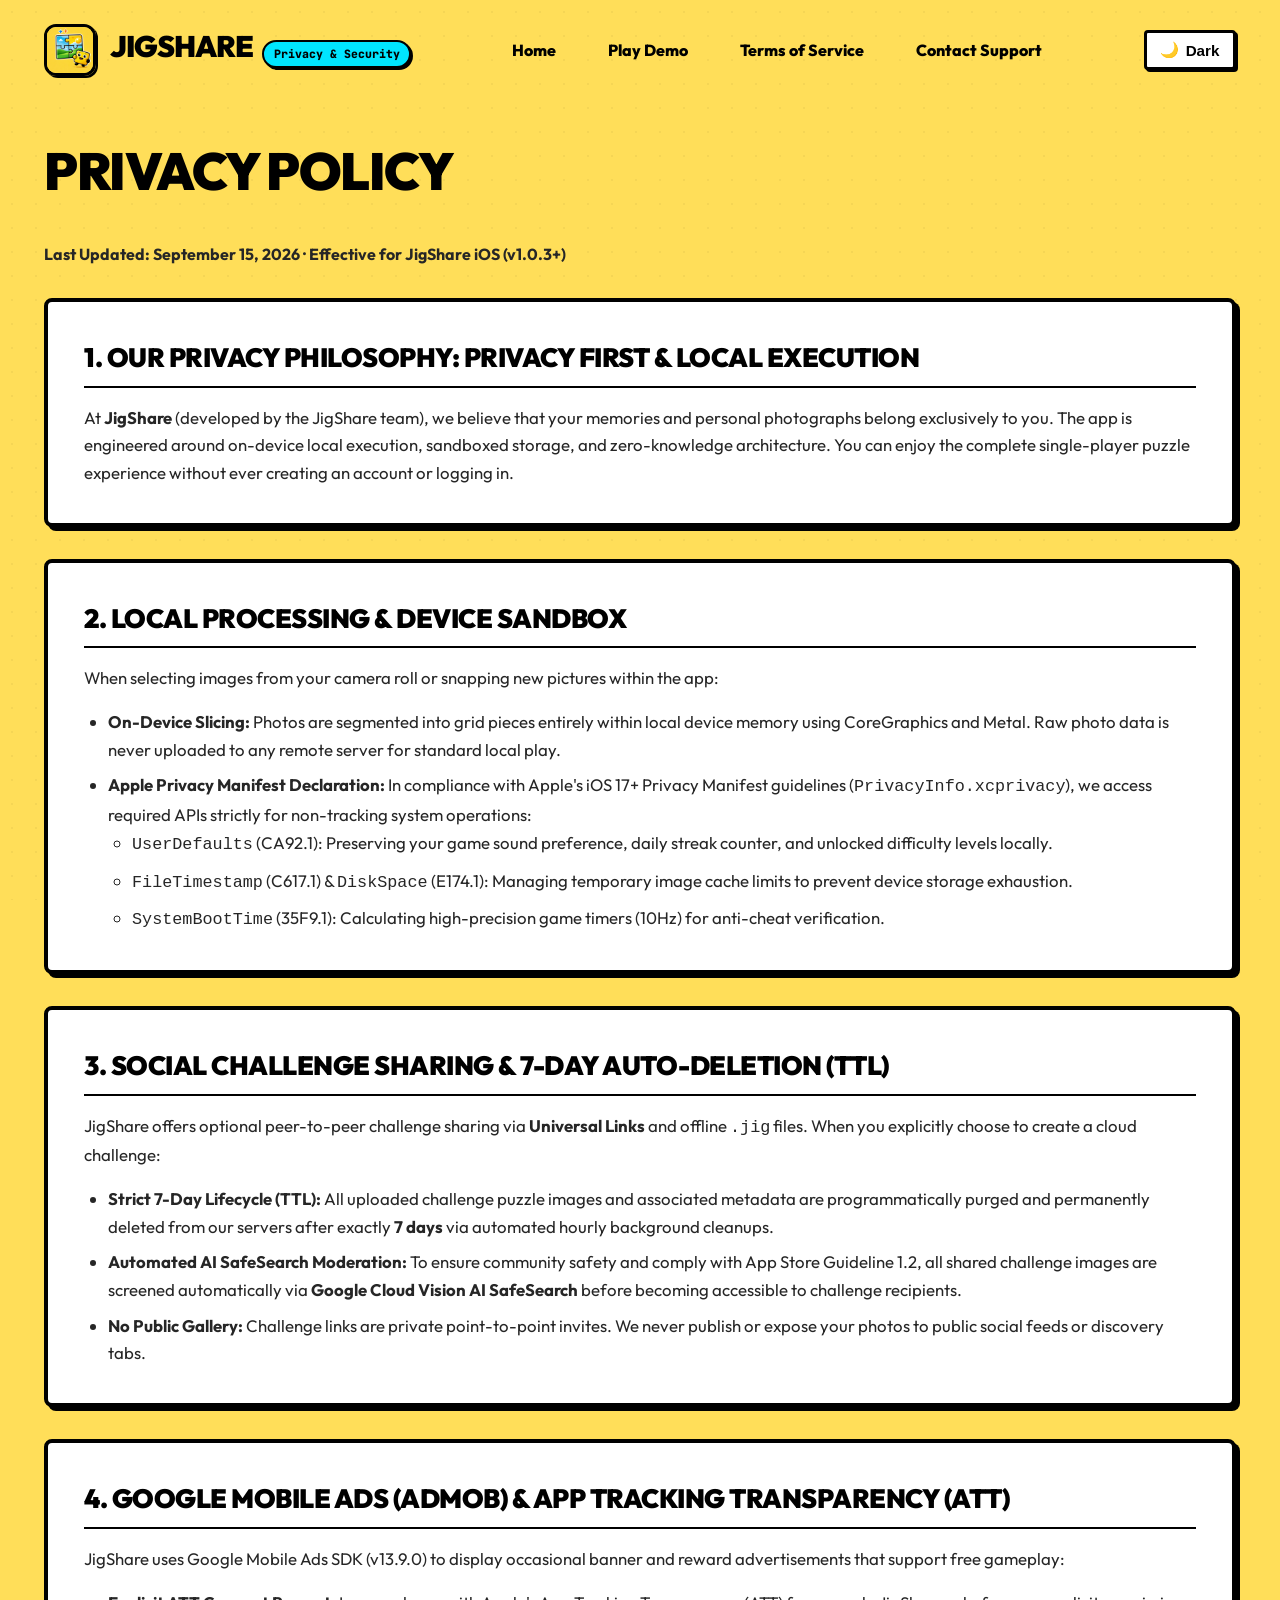
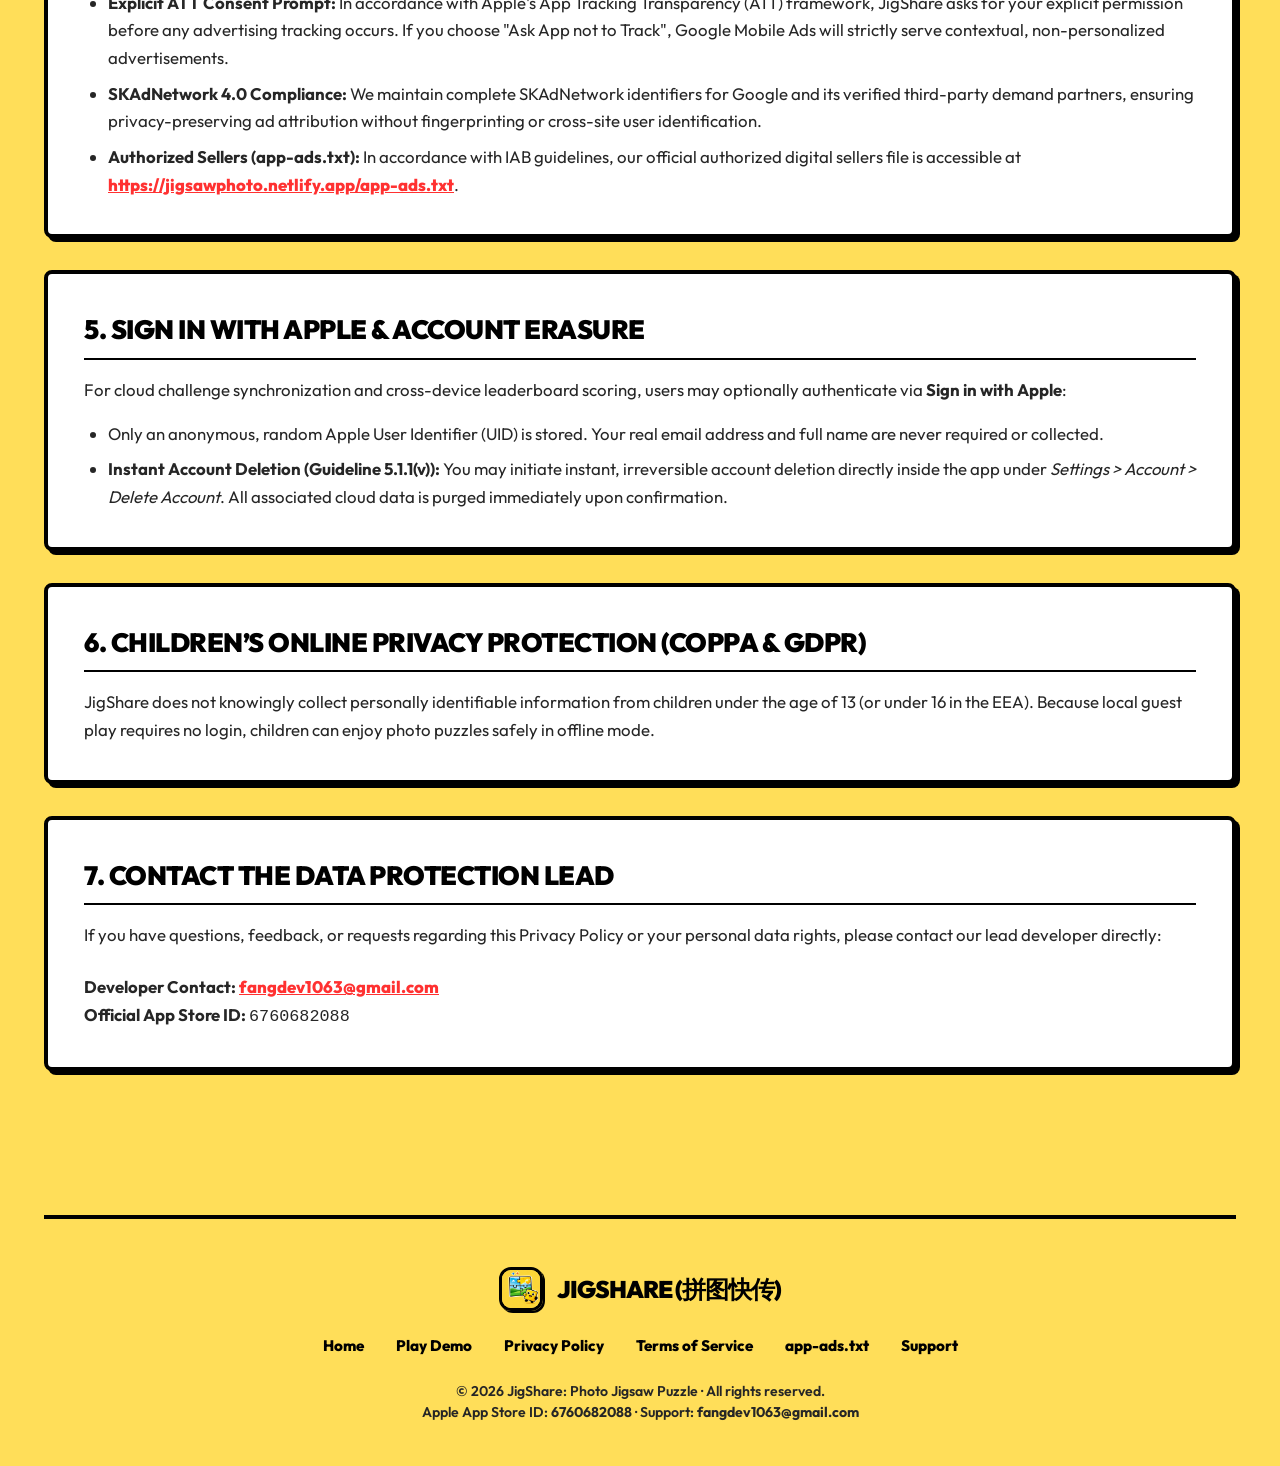
==== commit e4280ef3: "feat: synchronize JigShare v1.0.3 updates with dark pop art theme, ASMR audio, living photo jigsaw d" ====
--- a/privacy.html
+++ b/privacy.html
@@ -3,81 +3,171 @@
 <head>
     <meta charset="UTF-8">
     <meta name="viewport" content="width=device-width, initial-scale=1.0">
-    <title>Privacy Policy - JigShare</title>
+    <title>Privacy Policy - JigShare: Photo Jigsaw Puzzle</title>
+    <meta name="description" content="Official Privacy Policy for JigShare: Photo Jigsaw Puzzle on iOS. Details on on-device processing, AdMob compliance, 7-day cloud auto-deletion, and guest mode.">
+    <link rel="icon" type="image/png" href="assets/icon.png">
     <link rel="stylesheet" href="index.css">
 </head>
 <body>
     <div class="container">
+        <!-- Header -->
         <header>
-            <a href="index.html" class="logo">
-                <img src="assets/icon.png" alt="JigShare Logo">
-                <span>JigShare</span>
+            <a href="index.html" class="nav-brand">
+                <div class="logo-wrap">
+                    <img src="assets/icon.png" alt="JigShare Logo" class="logo-img">
+                </div>
+                <div>
+                    <span class="logo-title">JigShare</span>
+                    <span class="version-pill">Privacy & Security</span>
+                </div>
             </a>
+
             <nav>
                 <ul>
-                    <li><a href="index.html#features">Features</a></li>
-                    <li><a href="privacy.html">Privacy</a></li>
-                    <li><a href="mailto:fangdev1063@gmail.com">Support</a></li>
+                    <li><a href="index.html">Home</a></li>
+                    <li><a href="index.html#demo-lab">Play Demo</a></li>
+                    <li><a href="terms.html">Terms of Service</a></li>
+                    <li><a href="mailto:fangdev1063@gmail.com">Contact Support</a></li>
                 </ul>
             </nav>
+
+            <div class="header-actions">
+                <button id="themeToggle" class="btn-icon-toggle" title="Toggle Theme" aria-label="Toggle Theme">
+                    <span id="themeIcon">🌙</span> <span id="themeText">Dark</span>
+                </button>
+            </div>
         </header>
 
         <section class="content-page">
             <h1>Privacy Policy</h1>
+            <p style="font-weight: 700; color: var(--text-muted);">Last Updated: September 15, 2026 · Effective for JigShare iOS (v1.0.3+)</p>
+
             <div class="content-block pop-card">
-                <h2>Our Commitment</h2>
-                <p>We believe that your personal photos are your business. JigShare is built with a "Privacy First" approach. While we provide cloud features for social play, your photos remain secure, and their lifecycle in the cloud is strictly limited and audited.</p>
+                <h2>1. Our Privacy Philosophy: Privacy First & Local Execution</h2>
+                <p>
+                    At <strong>JigShare</strong> (developed by the JigShare team), we believe that your memories and personal photographs belong exclusively to you. The app is engineered around on-device local execution, sandboxed storage, and zero-knowledge architecture. You can enjoy the complete single-player puzzle experience without ever creating an account or logging in.
+                </p>
             </div>
 
             <div class="content-block pop-card">
-                <h2>Local Processing & Guest Mode</h2>
-                <p>When you play locally or use <strong>Guest Mode</strong>, JigShare processes all images on your device. We do not collect personal data, account information, or photos when you are not using cloud features. You can enjoy the full puzzle experience without ever signing in.</p>
+                <h2>2. Local Processing & Device Sandbox</h2>
+                <p>
+                    When selecting images from your camera roll or snapping new pictures within the app:
+                </p>
                 <ul>
-                    <li><strong>No Server Uploads:</strong> Local puzzles are never transmitted to our servers.</li>
-                    <li><strong>Sandboxed Data:</strong> Game history and settings are stored locally in your app's secure sandbox.</li>
+                    <li><strong>On-Device Slicing:</strong> Photos are segmented into grid pieces entirely within local device memory using CoreGraphics and Metal. Raw photo data is never uploaded to any remote server for standard local play.</li>
+                    <li><strong>Apple Privacy Manifest Declaration:</strong> In compliance with Apple's iOS 17+ Privacy Manifest guidelines (<code>PrivacyInfo.xcprivacy</code>), we access required APIs strictly for non-tracking system operations:
+                        <ul>
+                            <li><code>UserDefaults</code> (CA92.1): Preserving your game sound preference, daily streak counter, and unlocked difficulty levels locally.</li>
+                            <li><code>FileTimestamp</code> (C617.1) & <code>DiskSpace</code> (E174.1): Managing temporary image cache limits to prevent device storage exhaustion.</li>
+                            <li><code>SystemBootTime</code> (35F9.1): Calculating high-precision game timers (10Hz) for anti-cheat verification.</li>
+                        </ul>
+                    </li>
                 </ul>
             </div>
 
             <div class="content-block pop-card">
-                <h2>Social Sharing & Cloud (7-Day TTL)</h2>
-                <p>JigShare allows you to share challenges via <strong>Universal Links</strong> or <strong>.jig files</strong>. When you create a cloud challenge, the photo and metadata are uploaded to our secure Firebase storage. To protect your privacy:</p>
+                <h2>3. Social Challenge Sharing & 7-Day Auto-Deletion (TTL)</h2>
+                <p>
+                    JigShare offers optional peer-to-peer challenge sharing via <strong>Universal Links</strong> and offline <code>.jig</code> files. When you explicitly choose to create a cloud challenge:
+                </p>
                 <ul>
-                    <li><strong>7-Day Lifecycle:</strong> All uploaded challenges and photos are automatically and physically deleted from our servers after <strong>7 days</strong> (1 week).</li>
-                    <li><strong>Safe Search Audit:</strong> All shared images are audited via Google Cloud Vision API to ensure safety before they are visible to recipients.</li>
-                    <li><strong>Private Sharing:</strong> Challenges are point-to-point. We do not provide a public feed or social square for your photos.</li>
+                    <li><strong>Strict 7-Day Lifecycle (TTL):</strong> All uploaded challenge puzzle images and associated metadata are programmatically purged and permanently deleted from our servers after exactly <strong>7 days</strong> via automated hourly background cleanups.</li>
+                    <li><strong>Automated AI SafeSearch Moderation:</strong> To ensure community safety and comply with App Store Guideline 1.2, all shared challenge images are screened automatically via <strong>Google Cloud Vision AI SafeSearch</strong> before becoming accessible to challenge recipients.</li>
+                    <li><strong>No Public Gallery:</strong> Challenge links are private point-to-point invites. We never publish or expose your photos to public social feeds or discovery tabs.</li>
                 </ul>
             </div>
 
             <div class="content-block pop-card">
-                <h2>Firebase Integration</h2>
-                <p>We use <strong>Firebase</strong> for authentication, leaderboards, and notifications (FCM). Your account is anchored by Apple Sign-In, which shares only a unique, anonymous User ID (UID) with us, keeping your real identity completely hidden.</p>
+                <h2>4. Google Mobile Ads (AdMob) & App Tracking Transparency (ATT)</h2>
+                <p>
+                    JigShare uses Google Mobile Ads SDK (v13.9.0) to display occasional banner and reward advertisements that support free gameplay:
+                </p>
+                <ul>
+                    <li><strong>Explicit ATT Consent Prompt:</strong> In accordance with Apple's App Tracking Transparency (ATT) framework, JigShare asks for your explicit permission before any advertising tracking occurs. If you choose "Ask App not to Track", Google Mobile Ads will strictly serve contextual, non-personalized advertisements.</li>
+                    <li><strong>SKAdNetwork 4.0 Compliance:</strong> We maintain complete SKAdNetwork identifiers for Google and its verified third-party demand partners, ensuring privacy-preserving ad attribution without fingerprinting or cross-site user identification.</li>
+                    <li><strong>Authorized Sellers (app-ads.txt):</strong> In accordance with IAB guidelines, our official authorized digital sellers file is accessible at <a href="/app-ads.txt" style="color: var(--pop-red); font-weight: 800;">https://jigsawphoto.netlify.app/app-ads.txt</a>.</li>
+                </ul>
             </div>
 
             <div class="content-block pop-card">
-                <h2>No Third-Party Tracking</h2>
-                <p>JigShare does not use any advertising identifiers (IDFA) or third-party marketing trackers. We only use technical identifiers to maintain your competitive ranking and deliver challenges you've been invited to.</p>
+                <h2>5. Sign in with Apple & Account Erasure</h2>
+                <p>
+                    For cloud challenge synchronization and cross-device leaderboard scoring, users may optionally authenticate via <strong>Sign in with Apple</strong>:
+                </p>
+                <ul>
+                    <li>Only an anonymous, random Apple User Identifier (UID) is stored. Your real email address and full name are never required or collected.</li>
+                    <li><strong>Instant Account Deletion (Guideline 5.1.1(v)):</strong> You may initiate instant, irreversible account deletion directly inside the app under <em>Settings &gt; Account &gt; Delete Account</em>. All associated cloud data is purged immediately upon confirmation.</li>
+                </ul>
             </div>
 
             <div class="content-block pop-card">
-                <h2>Contact Us</h2>
-                <p>If you have any questions about this Privacy Policy or our app, please contact us at:</p>
-                <p><strong>Email:</strong> <a href="mailto:fangdev1063@gmail.com" style="color: var(--secondary);">fangdev1063@gmail.com</a></p>
+                <h2>6. Children’s Online Privacy Protection (COPPA & GDPR)</h2>
+                <p>
+                    JigShare does not knowingly collect personally identifiable information from children under the age of 13 (or under 16 in the EEA). Because local guest play requires no login, children can enjoy photo puzzles safely in offline mode.
+                </p>
+            </div>
+
+            <div class="content-block pop-card">
+                <h2>7. Contact the Data Protection Lead</h2>
+                <p>
+                    If you have questions, feedback, or requests regarding this Privacy Policy or your personal data rights, please contact our lead developer directly:
+                </p>
+                <p style="margin-top: 0.5rem;">
+                    <strong>Developer Contact:</strong> <a href="mailto:fangdev1063@gmail.com" style="color: var(--pop-red); font-weight: 800;">fangdev1063@gmail.com</a><br>
+                    <strong>Official App Store ID:</strong> <code>6760682088</code>
+                </p>
             </div>
         </section>
 
+        <!-- Footer -->
         <footer>
-            <div class="logo footer-logo">
-                <img src="assets/icon.png" alt="JigShare Logo">
-                <span>JigShare (拼图快传)</span>
+            <div class="nav-brand">
+                <img src="assets/icon.png" alt="JigShare Logo" class="logo-img" style="width: 44px; height: 44px;">
+                <span class="logo-title" style="font-size: 1.5rem;">JigShare (拼图快传)</span>
             </div>
-            <div class="footer-links">
+
+            <div class="footer-nav">
                 <a href="index.html">Home</a>
+                <a href="index.html#demo-lab">Play Demo</a>
                 <a href="privacy.html">Privacy Policy</a>
                 <a href="terms.html">Terms of Service</a>
-                <a href="mailto:fangdev1063@gmail.com">Contact Support</a>
+                <a href="app-ads.txt">app-ads.txt</a>
+                <a href="mailto:fangdev1063@gmail.com">Support</a>
             </div>
-            <p>&copy; 2026 JigShare. All rights reserved.</p>
+
+            <div class="footer-meta">
+                <p>&copy; 2026 JigShare: Photo Jigsaw Puzzle · All rights reserved.</p>
+                <p>Apple App Store ID: <strong>6760682088</strong> · Support: <strong>fangdev1063@gmail.com</strong></p>
+            </div>
         </footer>
     </div>
+
+    <!-- Theme Sync Script -->
+    <script>
+        const themeToggleBtn = document.getElementById('themeToggle');
+        const themeIcon = document.getElementById('themeIcon');
+        const themeText = document.getElementById('themeText');
+
+        function setTheme(theme) {
+            document.documentElement.setAttribute('data-theme', theme);
+            if (theme === 'dark') {
+                themeIcon.textContent = '☀️';
+                themeText.textContent = 'Light';
+            } else {
+                themeIcon.textContent = '🌙';
+                themeText.textContent = 'Dark';
+            }
+            localStorage.setItem('jigshare_theme', theme);
+        }
+
+        themeToggleBtn.addEventListener('click', () => {
+            const currentTheme = document.documentElement.getAttribute('data-theme') || 'light';
+            setTheme(currentTheme === 'dark' ? 'light' : 'dark');
+        });
+
+        const savedTheme = localStorage.getItem('jigshare_theme') || (window.matchMedia('(prefers-color-scheme: dark)').matches ? 'dark' : 'light');
+        setTheme(savedTheme);
+    </script>
 </body>
 </html>
--- a/index.css
+++ b/index.css
@@ -1,21 +1,45 @@
-@import url('https://fonts.googleapis.com/css2?family=Outfit:wght@400;600;800;900&display=swap');
-@import url('https://fonts.googleapis.com/css2?family=Inter:wght@400;600;800&display=swap');
+@import url('https://fonts.googleapis.com/css2?family=Outfit:wght@400;600;700;800;900&family=Inter:wght@400;500;600;700;800&family=JetBrains+Mono:wght@700;800&display=swap');
 
 :root {
-    --pop-yellow: #FFDE59; /* Page Background */
-    --pop-red: #FF3131;    /* Primary CTA */
-    --pop-cyan: #00E5FF;   /* Secondary CTA */
-    --pop-green: #7ED957;  /* Success / Accent */
-    --pop-orange: #FF914D; /* Emphasis */
-    --pop-white: #FFFFFF;  /* Cards/Inputs */
-    --pop-grey: #F7F7F7;   /* Secondary Background */
-    --text-black: #000000;
-    --text-muted: #1A1A1B;
-    --stroke: #000000;
+    /* Pop Art Neo-Brutalist Base Palette (Light Comic Mode) */
+    --pop-yellow: #FFDE59;
+    --pop-red: #FF3131;
+    --pop-cyan: #00E5FF;
+    --pop-green: #7ED957;
+    --pop-orange: #FF914D;
+    --pop-white: #FFFFFF;
+    --pop-black: #000000;
+    --pop-purple: #B388FF;
+    
+    /* Dynamic Theme Tokens */
+    --bg-page: #FFDE59;
+    --bg-card: #FFFFFF;
+    --bg-card-secondary: #F7F7F7;
+    --text-main: #000000;
+    --text-muted: #262626;
+    --border-stroke: #000000;
     --border-width: 4px;
     --shadow-offset: 4px;
-    --pop-shadow: var(--shadow-offset) var(--shadow-offset) 0px var(--stroke);
-    --transition: all 0.15s cubic-bezier(0.175, 0.885, 0.32, 1.1);
+    --pop-shadow: 4px 4px 0px var(--border-stroke);
+    --pop-shadow-lg: 6px 6px 0px var(--border-stroke);
+    --pop-shadow-sm: 2px 2px 0px var(--border-stroke);
+    --radius-sm: 4px;
+    --radius-md: 8px;
+    --radius-lg: 12px;
+    --transition-snappy: all 0.15s cubic-bezier(0.175, 0.885, 0.32, 1.275);
+}
+
+/* Dark Pop Art Neo-Brutalist Mode (Obsidian Palette matching PopArtTokens.swift) */
+[data-theme="dark"] {
+    --bg-page: #121214;
+    --bg-card: #1E1E24;
+    --bg-card-secondary: #2A2A32;
+    --text-main: #F5F5F7;
+    --text-muted: #B3B3BF;
+    --border-stroke: #000000;
+    --pop-shadow: 4px 4px 0px #000000;
+    --pop-shadow-lg: 6px 6px 0px #000000;
+    --pop-shadow-sm: 2px 2px 0px #000000;
 }
 
 * {
@@ -25,276 +49,1150 @@
 }
 
 body {
-    font-family: 'Outfit', 'Inter', -apple-system, system-ui, sans-serif;
-    background-color: var(--pop-yellow);
-    color: var(--text-black);
+    font-family: 'Outfit', 'Inter', -apple-system, BlinkMacSystemFont, "Segoe UI", Roboto, sans-serif;
+    background-color: var(--bg-page);
+    color: var(--text-main);
     line-height: 1.5;
     overflow-x: hidden;
     min-height: 100vh;
+    transition: background-color 0.25s ease, color 0.25s ease;
+}
+
+/* Subtle Comic Halftone Dot Pattern Background Overlay */
+body::before {
+    content: "";
+    position: fixed;
+    top: 0;
+    left: 0;
+    width: 100vw;
+    height: 100vh;
+    pointer-events: none;
+    background-image: radial-gradient(var(--border-stroke) 1px, transparent 1px);
+    background-size: 24px 24px;
+    opacity: 0.04;
+    z-index: 0;
 }
 
 .container {
-    max-width: 1200px;
+    max-width: 1240px;
     margin: 0 auto;
-    padding: 0 2rem;
-}
-
-/* Pop Art Components */
+    padding: 0 1.5rem;
+    position: relative;
+    z-index: 1;
+}
+
+/* Base Pop Art Components & Card */
 .pop-card {
-    background: var(--pop-white);
-    border: var(--border-width) solid var(--stroke);
+    background: var(--bg-card);
+    border: var(--border-width) solid var(--border-stroke);
     box-shadow: var(--pop-shadow);
-    border-radius: 8px; /* Small radius as per §2.5 */
-    transition: var(--transition);
+    border-radius: var(--radius-md);
+    transition: var(--transition-snappy);
+    position: relative;
 }
 
 .pop-card:hover {
     transform: translate(-2px, -2px);
-    box-shadow: 6px 6px 0px var(--stroke);
-}
-
-/* Header */
+    box-shadow: var(--pop-shadow-lg);
+}
+
+/* Header & Navigation Bar */
 header {
-    padding: 2.5rem 0;
+    padding: 1.5rem 0;
     display: flex;
     justify-content: space-between;
     align-items: center;
-}
-
-.footer-logo {
-    justify-content: center;
-    margin-bottom: 2.5rem;
-}
-
-.footer-links {
-    margin: 3rem 0;
-    display: flex;
-    justify-content: center;
-    gap: 3rem;
-}
-
-.logo {
-    display: flex;
-    align-items: center;
     gap: 1rem;
-    font-weight: 900;
-    font-size: 1.75rem;
-    letter-spacing: -1.5px;
-    text-transform: uppercase;
-}
-
-.logo img {
-    width: 48px;
-    height: 48px;
-    border: 3px solid var(--stroke);
-    border-radius: 10px;
-    box-shadow: 3px 3px 0px var(--stroke);
+    flex-wrap: wrap;
+}
+
+.nav-brand {
+    display: flex;
+    align-items: center;
+    gap: 0.85rem;
+    text-decoration: none;
+    color: var(--text-main);
+}
+
+.logo-wrap {
+    position: relative;
+}
+
+.logo-img {
+    width: 52px;
+    height: 52px;
+    border: 3px solid var(--border-stroke);
+    border-radius: 12px;
+    box-shadow: var(--pop-shadow-sm);
+    display: block;
+}
+
+.logo-title {
+    font-weight: 900;
+    font-size: 1.85rem;
+    letter-spacing: -1px;
+    text-transform: uppercase;
+    line-height: 1;
+}
+
+.version-pill {
+    display: inline-block;
+    background: var(--pop-cyan);
+    color: #000000;
+    font-size: 0.72rem;
+    font-weight: 900;
+    font-family: 'JetBrains Mono', monospace;
+    padding: 0.2rem 0.6rem;
+    border: 2px solid var(--border-stroke);
+    border-radius: 999px;
+    box-shadow: 2px 2px 0px var(--border-stroke);
+    vertical-align: middle;
+    margin-left: 0.4rem;
 }
 
 nav ul {
     display: flex;
-    gap: 2.5rem;
+    gap: 1.5rem;
     list-style: none;
+    align-items: center;
 }
 
 nav a {
-    color: var(--text-black);
     text-decoration: none;
-    font-weight: 900; /* Black weight as per §2.3 */
+    color: var(--text-main);
+    font-weight: 800;
     font-size: 1rem;
-    text-transform: uppercase;
-    transition: var(--transition);
+    padding: 0.35rem 0.75rem;
+    border-radius: var(--radius-sm);
+    transition: var(--transition-snappy);
+    border: 2px solid transparent;
 }
 
 nav a:hover {
-    color: var(--pop-red);
+    background: var(--pop-cyan);
+    color: #000000;
+    border: 2px solid var(--border-stroke);
+    box-shadow: var(--pop-shadow-sm);
+    transform: translate(-1px, -1px);
+}
+
+.header-actions {
+    display: flex;
+    align-items: center;
+    gap: 0.75rem;
+}
+
+.btn-icon-toggle {
+    background: var(--bg-card);
+    border: 3px solid var(--border-stroke);
+    box-shadow: var(--pop-shadow-sm);
+    border-radius: var(--radius-sm);
+    padding: 0.5rem 0.85rem;
+    font-weight: 900;
+    font-size: 0.95rem;
+    cursor: pointer;
+    color: var(--text-main);
+    display: inline-flex;
+    align-items: center;
+    gap: 0.4rem;
+    transition: var(--transition-snappy);
+}
+
+.btn-icon-toggle:hover {
+    transform: translate(-2px, -2px);
+    box-shadow: var(--pop-shadow);
+    background: var(--pop-orange);
+    color: #000000;
+}
+
+.btn-icon-toggle:active {
+    transform: translate(2px, 2px);
+    box-shadow: 0 0 0 #000;
 }
 
 /* Hero Section */
 .hero {
-    padding: 8rem 0;
+    display: grid;
+    grid-template-columns: 1.15fr 0.85fr;
+    gap: 3.5rem;
+    align-items: center;
+    padding: 2.5rem 0 3.5rem;
+}
+
+.hero-content {
+    display: flex;
+    flex-direction: column;
+    gap: 1.4rem;
+}
+
+.hero-tag {
+    display: inline-flex;
+    align-items: center;
+    gap: 0.5rem;
+    align-self: flex-start;
+    background: var(--pop-green);
+    color: #000000;
+    border: 3px solid var(--border-stroke);
+    box-shadow: var(--pop-shadow-sm);
+    border-radius: var(--radius-sm);
+    padding: 0.35rem 0.85rem;
+    font-weight: 900;
+    font-size: 0.85rem;
+    text-transform: uppercase;
+    letter-spacing: 0.5px;
+}
+
+.hero h1 {
+    font-size: 4rem;
+    font-weight: 900;
+    line-height: 0.98;
+    letter-spacing: -2px;
+    text-transform: uppercase;
+}
+
+.hero h1 span.highlight {
+    background: var(--pop-red);
+    color: #FFFFFF;
+    padding: 0 0.4rem;
+    border: 3px solid var(--border-stroke);
+    box-shadow: 4px 4px 0px var(--border-stroke);
+    display: inline-block;
+    transform: rotate(-1.5deg);
+    margin: 0.2rem 0;
+}
+
+.hero-lead {
+    font-size: 1.25rem;
+    font-weight: 600;
+    color: var(--text-muted);
+    line-height: 1.5;
+    max-width: 580px;
+}
+
+.hero-badges {
+    display: flex;
+    gap: 0.6rem;
+    flex-wrap: wrap;
+    margin-top: 0.2rem;
+}
+
+.badge-item {
+    font-family: 'JetBrains Mono', monospace;
+    font-size: 0.82rem;
+    font-weight: 800;
+    padding: 0.35rem 0.75rem;
+    border: 2px solid var(--border-stroke);
+    border-radius: var(--radius-sm);
+    box-shadow: 2px 2px 0px var(--border-stroke);
+    color: #000000;
+    background: #FFFFFF;
+}
+
+.badge-daily { background: var(--pop-cyan); }
+.badge-asmr { background: var(--pop-purple); color: #FFF; }
+.badge-polaroid { background: var(--pop-orange); }
+
+.hero-actions {
+    display: flex;
+    gap: 1.25rem;
+    align-items: center;
+    flex-wrap: wrap;
+    margin-top: 0.5rem;
+}
+
+/* Pop Buttons */
+.btn-primary {
+    background: var(--pop-red);
+    color: #FFFFFF;
+    text-decoration: none;
+    font-weight: 900;
+    font-size: 1.15rem;
+    padding: 0.95rem 1.85rem;
+    border: var(--border-width) solid var(--border-stroke);
+    box-shadow: var(--pop-shadow);
+    border-radius: var(--radius-sm);
+    display: inline-flex;
+    align-items: center;
+    gap: 0.85rem;
+    transition: var(--transition-snappy);
+    cursor: pointer;
+}
+
+.btn-primary:hover {
+    transform: translate(-2px, -2px);
+    box-shadow: var(--pop-shadow-lg);
+    background: #FF1F1F;
+}
+
+.btn-primary:active {
+    transform: translate(2px, 2px);
+    box-shadow: 0 0 0 #000;
+}
+
+.btn-secondary {
+    background: var(--bg-card);
+    color: var(--text-main);
+    text-decoration: none;
+    font-weight: 900;
+    font-size: 1.15rem;
+    padding: 0.95rem 1.85rem;
+    border: var(--border-width) solid var(--border-stroke);
+    box-shadow: var(--pop-shadow);
+    border-radius: var(--radius-sm);
+    display: inline-flex;
+    align-items: center;
+    gap: 0.75rem;
+    transition: var(--transition-snappy);
+    cursor: pointer;
+}
+
+.btn-secondary:hover {
+    transform: translate(-2px, -2px);
+    box-shadow: var(--pop-shadow-lg);
+    background: var(--pop-cyan);
+    color: #000000;
+}
+
+.btn-secondary:active {
+    transform: translate(2px, 2px);
+    box-shadow: 0 0 0 #000;
+}
+
+/* Hero Showcase Visual */
+.hero-visual-wrap {
+    position: relative;
+}
+
+.hero-visual-card {
+    background: var(--bg-card);
+    border: var(--border-width) solid var(--border-stroke);
+    box-shadow: var(--pop-shadow-lg);
+    border-radius: var(--radius-md);
+    padding: 1rem;
+    position: relative;
+    transform: rotate(1deg);
+    transition: var(--transition-snappy);
+}
+
+.hero-visual-card:hover {
+    transform: rotate(0deg) scale(1.02);
+}
+
+.hero-visual-img {
+    width: 100%;
+    height: auto;
+    display: block;
+    border: 3px solid var(--border-stroke);
+    border-radius: var(--radius-sm);
+    background: #000000;
+}
+
+.hero-floating-sticker {
+    position: absolute;
+    bottom: -15px;
+    right: -15px;
+    background: var(--pop-green);
+    color: #000000;
+    font-weight: 900;
+    font-size: 0.95rem;
+    padding: 0.6rem 1rem;
+    border: 3px solid var(--border-stroke);
+    box-shadow: var(--pop-shadow);
+    border-radius: var(--radius-sm);
+    transform: rotate(-3deg);
+    display: flex;
+    align-items: center;
+    gap: 0.5rem;
+    animation: bounceSticker 2.5s infinite ease-in-out;
+}
+
+@keyframes bounceSticker {
+    0%, 100% { transform: rotate(-3deg) translateY(0); }
+    50% { transform: rotate(-1deg) translateY(-6px); }
+}
+
+/* Section Common Styling */
+.section-wrapper {
+    margin: 4.5rem 0;
+}
+
+.section-head {
+    text-align: center;
+    margin-bottom: 2.5rem;
+}
+
+.section-tag {
+    display: inline-block;
+    background: var(--pop-cyan);
+    color: #000000;
+    font-family: 'JetBrains Mono', monospace;
+    font-weight: 900;
+    font-size: 0.85rem;
+    padding: 0.3rem 0.8rem;
+    border: 3px solid var(--border-stroke);
+    box-shadow: var(--pop-shadow-sm);
+    border-radius: var(--radius-sm);
+    text-transform: uppercase;
+    margin-bottom: 0.8rem;
+}
+
+.section-title {
+    font-size: 2.75rem;
+    font-weight: 900;
+    letter-spacing: -1px;
+    text-transform: uppercase;
+}
+
+.section-subtitle {
+    font-size: 1.15rem;
+    font-weight: 600;
+    color: var(--text-muted);
+    max-width: 680px;
+    margin: 0.5rem auto 0;
+}
+
+/* ==========================================================================
+   Interactive Photo Jigsaw & Polaroid Lab Demo
+   ========================================================================== */
+.lab-container {
+    background: var(--bg-card);
+    border: var(--border-width) solid var(--border-stroke);
+    box-shadow: var(--pop-shadow-lg);
+    border-radius: var(--radius-lg);
+    padding: 2rem;
+    display: grid;
+    grid-template-columns: 1.15fr 0.85fr;
+    gap: 2.5rem;
+    position: relative;
+}
+
+.lab-panel-left {
+    display: flex;
+    flex-direction: column;
+    gap: 1.25rem;
+}
+
+.lab-toolbar {
+    display: flex;
+    flex-wrap: wrap;
+    align-items: center;
+    justify-content: space-between;
+    gap: 1rem;
+    background: var(--bg-card-secondary);
+    border: 3px solid var(--border-stroke);
+    border-radius: var(--radius-sm);
+    padding: 0.75rem 1rem;
+}
+
+.preset-selector {
+    display: flex;
+    align-items: center;
+    gap: 0.5rem;
+    flex-wrap: wrap;
+}
+
+.preset-label {
+    font-weight: 900;
+    font-size: 0.85rem;
+    text-transform: uppercase;
+    margin-right: 0.25rem;
+}
+
+.btn-preset {
+    background: var(--bg-card);
+    border: 2px solid var(--border-stroke);
+    box-shadow: 2px 2px 0px var(--border-stroke);
+    border-radius: var(--radius-sm);
+    padding: 0.35rem 0.65rem;
+    font-weight: 800;
+    font-size: 0.82rem;
+    cursor: pointer;
+    color: var(--text-main);
+    transition: var(--transition-snappy);
+}
+
+.btn-preset:hover, .btn-preset.active {
+    background: var(--pop-yellow);
+    color: #000000;
+    transform: translate(-1px, -1px);
+    box-shadow: 3px 3px 0px var(--border-stroke);
+}
+
+.btn-custom-upload {
+    background: var(--pop-cyan);
+    color: #000000;
+    position: relative;
+    overflow: hidden;
+}
+
+.btn-custom-upload input[type="file"] {
+    position: absolute;
+    left: 0;
+    top: 0;
+    opacity: 0;
+    width: 100%;
+    height: 100%;
+    cursor: pointer;
+}
+
+.lab-mode-toggles {
+    display: flex;
+    gap: 0.5rem;
+    align-items: center;
+    flex-wrap: wrap;
+}
+
+.toggle-chip {
+    background: var(--bg-card);
+    border: 2px solid var(--border-stroke);
+    box-shadow: 2px 2px 0px var(--border-stroke);
+    border-radius: var(--radius-sm);
+    padding: 0.35rem 0.75rem;
+    font-weight: 800;
+    font-size: 0.82rem;
+    cursor: pointer;
+    color: var(--text-main);
+    display: inline-flex;
+    align-items: center;
+    gap: 0.35rem;
+    transition: var(--transition-snappy);
+}
+
+.toggle-chip.active {
+    background: var(--pop-green);
+    color: #000000;
+}
+
+.toggle-chip:active {
+    transform: translate(1px, 1px);
+    box-shadow: 1px 1px 0px var(--border-stroke);
+}
+
+/* Jigsaw Puzzle Board */
+.puzzle-board-wrap {
+    position: relative;
+    width: 100%;
+    max-width: 460px;
+    margin: 0 auto;
+}
+
+.puzzle-board {
+    width: 100%;
+    aspect-ratio: 1 / 1;
+    background: #000000;
+    border: var(--border-width) solid var(--border-stroke);
+    box-shadow: var(--pop-shadow);
+    border-radius: var(--radius-sm);
+    display: grid;
+    gap: 2px;
+    padding: 2px;
+    position: relative;
+    overflow: hidden;
+    user-select: none;
+    -webkit-user-select: none;
+}
+
+.puzzle-board.grid-3 {
+    grid-template-columns: repeat(3, 1fr);
+    grid-template-rows: repeat(3, 1fr);
+}
+
+.puzzle-board.grid-4 {
+    grid-template-columns: repeat(4, 1fr);
+    grid-template-rows: repeat(4, 1fr);
+}
+
+/* Jigsaw Tile */
+.puzzle-tile {
+    position: relative;
+    width: 100%;
+    height: 100%;
+    background-size: cover;
+    background-repeat: no-repeat;
+    cursor: pointer;
+    border: 2px solid var(--border-stroke);
+    box-sizing: border-box;
+    transition: transform 0.12s cubic-bezier(0.2, 0.9, 0.3, 1.2), box-shadow 0.12s ease;
+    overflow: hidden;
+}
+
+.puzzle-tile:hover {
+    transform: scale(0.97);
+    filter: brightness(1.08);
+}
+
+.puzzle-tile.selected {
+    transform: scale(1.05) rotate(-1deg);
+    border: 3px solid var(--pop-cyan) !important;
+    box-shadow: 0 0 0 3px #000000, 4px 4px 0px #000000;
+    z-index: 10;
+    animation: pulseSelect 1s infinite alternate;
+}
+
+@keyframes pulseSelect {
+    0% { border-color: var(--pop-cyan); }
+    100% { border-color: var(--pop-yellow); }
+}
+
+.puzzle-tile.flipped {
+    transform: rotate(180deg);
+}
+
+.puzzle-tile.flipped.selected {
+    transform: rotate(178deg) scale(1.05);
+}
+
+.tile-number-badge {
+    position: absolute;
+    top: 4px;
+    left: 4px;
+    background: #000000;
+    color: #FFFFFF;
+    font-family: 'JetBrains Mono', monospace;
+    font-size: 0.72rem;
+    font-weight: 900;
+    padding: 0.1rem 0.35rem;
+    border: 1.5px solid #FFFFFF;
+    border-radius: 2px;
+    pointer-events: none;
+    opacity: 0.9;
+}
+
+/* Bottom Controls & Stats */
+.lab-controls-bar {
+    display: flex;
+    justify-content: space-between;
+    align-items: center;
+    flex-wrap: wrap;
+    gap: 1rem;
+    background: var(--bg-card-secondary);
+    border: 3px solid var(--border-stroke);
+    border-radius: var(--radius-sm);
+    padding: 0.75rem 1.25rem;
+}
+
+.lab-stats-group {
+    display: flex;
+    gap: 1.5rem;
+}
+
+.stat-item {
+    display: flex;
+    flex-direction: column;
+}
+
+.stat-label {
+    font-size: 0.75rem;
+    font-weight: 800;
+    color: var(--text-muted);
+    text-transform: uppercase;
+}
+
+.stat-val {
+    font-family: 'JetBrains Mono', monospace;
+    font-weight: 900;
+    font-size: 1.35rem;
+    color: var(--text-main);
+}
+
+.lab-actions-group {
+    display: flex;
+    gap: 0.75rem;
+}
+
+.btn-lab-action {
+    background: var(--pop-yellow);
+    color: #000000;
+    border: 2px solid var(--border-stroke);
+    box-shadow: 2px 2px 0px var(--border-stroke);
+    border-radius: var(--radius-sm);
+    padding: 0.45rem 0.95rem;
+    font-weight: 900;
+    font-size: 0.88rem;
+    cursor: pointer;
+    transition: var(--transition-snappy);
+}
+
+.btn-lab-action:hover {
+    transform: translate(-1px, -1px);
+    box-shadow: 3px 3px 0px var(--border-stroke);
+    background: var(--pop-orange);
+}
+
+.btn-lab-action:active {
+    transform: translate(1px, 1px);
+    box-shadow: 0 0 0 #000;
+}
+
+/* ==========================================================================
+   Right Panel: Retro Pop Art Polaroid Card Generator Showcase
+   ========================================================================== */
+.lab-panel-right {
+    display: flex;
+    flex-direction: column;
+    justify-content: center;
+    align-items: center;
+    position: relative;
+}
+
+.polaroid-wrapper {
+    width: 100%;
+    max-width: 380px;
+    background: #FFFFFF;
+    border: var(--border-width) solid #000000;
+    box-shadow: 6px 6px 0px #000000;
+    border-radius: 4px;
+    padding: 1.25rem 1.25rem 1.5rem;
+    position: relative;
+    transform: rotate(-1.5deg);
+    transition: var(--transition-snappy);
+    color: #000000;
+}
+
+.polaroid-wrapper:hover {
+    transform: rotate(0deg) scale(1.02);
+}
+
+/* Vintage Masking Tape at Top */
+.polaroid-tape {
+    position: absolute;
+    top: -14px;
+    left: 50%;
+    transform: translateX(-50%) rotate(1.2deg);
+    background: #FFDE59;
+    border: 2px solid #000000;
+    box-shadow: 2px 2px 0px #000000;
+    padding: 0.2rem 1.5rem;
+    font-family: 'JetBrains Mono', monospace;
+    font-size: 0.68rem;
+    font-weight: 900;
+    letter-spacing: 1.5px;
+    text-transform: uppercase;
+    white-space: nowrap;
+}
+
+.polaroid-photo-frame {
+    width: 100%;
+    aspect-ratio: 1 / 1;
+    background: #1A1A1A;
+    border: 3px solid #000000;
+    position: relative;
+    overflow: hidden;
+    margin-top: 0.5rem;
+}
+
+.polaroid-img-preview {
+    width: 100%;
+    height: 100%;
+    object-fit: cover;
+    display: block;
+}
+
+/* Victory Retro Souvenir Stamp Badge */
+.polaroid-stamp {
+    position: absolute;
+    bottom: 12px;
+    right: 12px;
+    background: var(--pop-red);
+    color: #FFFFFF;
+    border: 3px dashed #FFFFFF;
+    outline: 3px solid #000000;
+    padding: 0.35rem 0.65rem;
+    font-family: 'JetBrains Mono', monospace;
+    font-size: 0.78rem;
+    font-weight: 900;
+    letter-spacing: 1px;
+    text-transform: uppercase;
+    transform: rotate(-12deg);
+    box-shadow: 3px 3px 0px #000000;
+    pointer-events: none;
+}
+
+.polaroid-stamp.speed-demon { background: var(--pop-red); }
+.polaroid-stamp.perfect-fit { background: var(--pop-green); color: #000; }
+.polaroid-stamp.daily-solver { background: var(--pop-cyan); color: #000; }
+
+.polaroid-footer {
+    margin-top: 1rem;
+    display: flex;
+    justify-content: space-between;
+    align-items: flex-end;
+}
+
+.polaroid-meta {
+    display: flex;
+    flex-direction: column;
+    gap: 0.2rem;
+}
+
+.polaroid-title {
+    font-weight: 900;
+    font-size: 1.15rem;
+    letter-spacing: -0.5px;
+    text-transform: uppercase;
+}
+
+.polaroid-stats-line {
+    font-family: 'JetBrains Mono', monospace;
+    font-size: 0.8rem;
+    font-weight: 700;
+    color: #4A4A4A;
+}
+
+/* Retro Barcode */
+.polaroid-barcode-box {
+    display: flex;
+    flex-direction: column;
+    align-items: flex-end;
+    gap: 2px;
+}
+
+.barcode-stripes {
+    display: flex;
+    gap: 2px;
+    height: 22px;
+    align-items: flex-end;
+}
+
+.b-bar {
+    background: #000000;
+    height: 100%;
+}
+
+.barcode-text {
+    font-family: 'JetBrains Mono', monospace;
+    font-size: 0.65rem;
+    font-weight: 800;
+    letter-spacing: 1px;
+}
+
+.polaroid-download-wrap {
+    margin-top: 1.25rem;
+    width: 100%;
+    max-width: 380px;
+    text-align: center;
+}
+
+.btn-download-polaroid {
+    width: 100%;
+    background: var(--pop-green);
+    color: #000000;
+    border: 3px solid var(--border-stroke);
+    box-shadow: var(--pop-shadow-sm);
+    border-radius: var(--radius-sm);
+    padding: 0.75rem 1rem;
+    font-weight: 900;
+    font-size: 1rem;
+    cursor: pointer;
+    display: inline-flex;
+    align-items: center;
+    justify-content: center;
+    gap: 0.5rem;
+    transition: var(--transition-snappy);
+}
+
+.btn-download-polaroid:hover {
+    transform: translate(-2px, -2px);
+    box-shadow: var(--pop-shadow);
+    background: #6FE043;
+}
+
+.btn-download-polaroid:active {
+    transform: translate(2px, 2px);
+    box-shadow: 0 0 0 #000;
+}
+
+/* ==========================================================================
+   Features Showcase Grid
+   ========================================================================== */
+.feature-grid {
+    display: grid;
+    grid-template-columns: repeat(3, 1fr);
+    gap: 2rem;
+}
+
+.feature-card {
+    padding: 2rem;
+    display: flex;
+    flex-direction: column;
+    gap: 1rem;
+}
+
+.feature-icon-box {
+    width: 54px;
+    height: 54px;
+    border: 3px solid var(--border-stroke);
+    box-shadow: var(--pop-shadow-sm);
+    border-radius: var(--radius-sm);
+    display: flex;
+    align-items: center;
+    justify-content: center;
+    font-size: 1.75rem;
+    margin-bottom: 0.5rem;
+}
+
+.f-icon-yellow { background: var(--pop-yellow); }
+.f-icon-red { background: var(--pop-red); color: #FFF; }
+.f-icon-cyan { background: var(--pop-cyan); }
+.f-icon-green { background: var(--pop-green); }
+.f-icon-orange { background: var(--pop-orange); }
+.f-icon-purple { background: var(--pop-purple); color: #FFF; }
+
+.feature-card h3 {
+    font-size: 1.4rem;
+    font-weight: 900;
+    letter-spacing: -0.5px;
+    text-transform: uppercase;
+}
+
+.feature-card p {
+    font-size: 1rem;
+    color: var(--text-muted);
+    line-height: 1.55;
+    font-weight: 500;
+}
+
+/* ==========================================================================
+   Daily Puzzle & Streak Spotlight Section
+   ========================================================================== */
+.spotlight-box {
+    background: var(--bg-card);
+    border: var(--border-width) solid var(--border-stroke);
+    box-shadow: var(--pop-shadow-lg);
+    border-radius: var(--radius-lg);
+    padding: 2.5rem;
     display: grid;
     grid-template-columns: 1fr 1fr;
-    align-items: center;
-    gap: 5rem;
-}
-
-.hero-content h1 {
-    font-size: 6rem;
-    font-weight: 900;
-    line-height: 0.85;
-    margin-bottom: 2rem;
-    text-transform: uppercase;
-    color: var(--text-black);
-    -webkit-text-stroke: 2.5px var(--stroke);
-}
-
-.hero-content p {
-    font-size: 1.5rem;
-    font-weight: 700;
-    color: var(--text-black);
-    margin-bottom: 3rem;
-    max-width: 90%;
-}
-
-.btn-primary {
-    background-color: var(--pop-red);
-    color: #FFFFFF;
-    padding: 1.25rem 2rem;
-    border: var(--border-width) solid var(--stroke);
+    gap: 3rem;
+    align-items: center;
+}
+
+.spotlight-text {
+    display: flex;
+    flex-direction: column;
+    gap: 1.25rem;
+}
+
+.spotlight-text h3 {
+    font-size: 2.25rem;
+    font-weight: 900;
+    text-transform: uppercase;
+    letter-spacing: -1px;
+}
+
+.spotlight-text p {
+    font-size: 1.1rem;
+    color: var(--text-muted);
+    line-height: 1.6;
+}
+
+.streak-card-graphic {
+    background: var(--bg-card-secondary);
+    border: 3px solid var(--border-stroke);
+    border-radius: var(--radius-md);
     box-shadow: var(--pop-shadow);
+    padding: 1.5rem;
+    display: flex;
+    flex-direction: column;
+    gap: 1rem;
+}
+
+.streak-header {
+    display: flex;
+    justify-content: space-between;
+    align-items: center;
+    border-bottom: 2px solid var(--border-stroke);
+    padding-bottom: 0.75rem;
+}
+
+.streak-counter-pill {
+    background: var(--pop-orange);
+    color: #000000;
+    border: 2px solid var(--border-stroke);
+    box-shadow: 2px 2px 0px var(--border-stroke);
+    border-radius: 999px;
+    padding: 0.35rem 0.85rem;
+    font-family: 'JetBrains Mono', monospace;
+    font-weight: 900;
+    font-size: 0.9rem;
+}
+
+.streak-days-row {
+    display: grid;
+    grid-template-columns: repeat(7, 1fr);
+    gap: 0.5rem;
+}
+
+.streak-day-box {
+    aspect-ratio: 1 / 1;
+    border: 2px solid var(--border-stroke);
+    border-radius: 4px;
+    background: var(--bg-card);
+    display: flex;
+    flex-direction: column;
+    align-items: center;
+    justify-content: center;
+    font-family: 'JetBrains Mono', monospace;
+    font-size: 0.75rem;
+    font-weight: 800;
+}
+
+.streak-day-box.done {
+    background: var(--pop-green);
+    color: #000000;
+}
+
+.streak-day-box.today {
+    background: var(--pop-cyan);
+    color: #000000;
+    border-width: 3px;
+    box-shadow: 2px 2px 0px var(--border-stroke);
+}
+
+/* ==========================================================================
+   Footer & Legal Links
+   ========================================================================== */
+footer {
+    margin: 5rem 0 3rem;
+    padding-top: 3rem;
+    border-top: 4px solid var(--border-stroke);
+    display: flex;
+    flex-direction: column;
+    align-items: center;
+    gap: 1.5rem;
+}
+
+.footer-nav {
+    display: flex;
+    gap: 2rem;
+    flex-wrap: wrap;
+    justify-content: center;
+}
+
+.footer-nav a {
     text-decoration: none;
-    font-weight: 900;
-    font-size: 1.25rem;
-    display: inline-flex;
-    align-items: center;
-    gap: 0.75rem;
-    text-transform: uppercase;
-    transition: var(--transition);
-    cursor: pointer;
-}
-
-.btn-primary:hover {
-    transform: translate(-3px, -3px);
-    box-shadow: 7px 7px 0px var(--stroke);
-    filter: brightness(1.1);
-}
-
-.btn-primary:active {
-    transform: translate(2px, 2px);
-    box-shadow: 2px 2px 0px var(--stroke);
-}
-
-.btn-secondary {
-    background-color: var(--pop-cyan);
-    color: var(--text-black);
-    padding: 1rem 1.75rem;
-    border: var(--border-width) solid var(--stroke);
-    box-shadow: var(--pop-shadow);
-    text-decoration: none;
-    font-weight: 900;
-    font-size: 1.1rem;
-    display: inline-flex;
-    align-items: center;
+    color: var(--text-main);
+    font-weight: 800;
+    font-size: 0.95rem;
+    transition: var(--transition-snappy);
+}
+
+.footer-nav a:hover {
+    color: var(--pop-red);
+    text-decoration: underline;
+}
+
+.footer-meta {
+    text-align: center;
+    font-size: 0.88rem;
+    font-weight: 600;
+    color: var(--text-muted);
+}
+
+/* ==========================================================================
+   Static Pages (privacy.html & terms.html)
+   ========================================================================== */
+.content-page {
+    padding: 2rem 0 4rem;
+    display: flex;
+    flex-direction: column;
+    gap: 2rem;
+}
+
+.content-page h1 {
+    font-size: 3.25rem;
+    font-weight: 900;
+    letter-spacing: -1.5px;
+    text-transform: uppercase;
+}
+
+.content-block {
+    padding: 2.25rem;
+    display: flex;
+    flex-direction: column;
+    gap: 1rem;
+}
+
+.content-block h2 {
+    font-size: 1.65rem;
+    font-weight: 900;
+    text-transform: uppercase;
+    letter-spacing: -0.5px;
+    border-bottom: 2px solid var(--border-stroke);
+    padding-bottom: 0.5rem;
+    display: inline-block;
+}
+
+.content-block p, .content-block li {
+    font-size: 1.05rem;
+    line-height: 1.65;
+    color: var(--text-muted);
+}
+
+.content-block ul {
+    margin-left: 1.5rem;
+    display: flex;
+    flex-direction: column;
     gap: 0.5rem;
-    text-transform: uppercase;
-    transition: var(--transition);
-    cursor: pointer;
-}
-
-.btn-secondary:hover {
-    transform: translate(-2px, -2px);
-    box-shadow: 6px 6px 0px var(--stroke);
-}
-
-.hero-image img {
-    width: 100%;
-    max-width: 520px;
-    border: var(--border-width) solid var(--stroke);
-    box-shadow: 12px 12px 0px var(--stroke);
-    border-radius: 8px;
-    transition: var(--transition);
-}
-
-/* Features */
-.features {
-    padding: 8rem 0;
-    background-color: var(--pop-grey);
-    border-top: var(--border-width) solid var(--stroke);
-    border-bottom: var(--border-width) solid var(--stroke);
-    margin: 4rem -2rem;
-    padding-left: 2rem;
-    padding-right: 2rem;
-}
-
-.section-title h2 {
-    font-size: 4rem;
-    font-weight: 900;
-    text-transform: uppercase;
-    margin-bottom: 1.5rem;
-    color: var(--pop-red);
-    -webkit-text-stroke: 2px var(--stroke);
-}
-
-.feature-grid {
-    display: grid;
-    grid-template-columns: repeat(auto-fit, minmax(320px, 1fr));
-    gap: 3rem;
-}
-
-.feature-card h3 {
-    font-size: 1.8rem;
-    font-weight: 900;
-    margin-bottom: 1rem;
-    text-transform: uppercase;
-    color: var(--pop-red);
-}
-
-.feature-card p {
-    font-weight: 600;
-    color: var(--text-black);
-}
-
-/* Footer */
-footer {
-    padding: 6rem 0;
-    border-top: var(--border-width) solid var(--stroke);
-    text-align: center;
-    background-color: var(--pop-white);
-}
-
-.footer-links a {
-    color: var(--text-black);
-    text-decoration: none;
-    font-weight: 900;
-    text-transform: uppercase;
-}
-
-.footer-links a:hover {
-    color: var(--pop-red);
-}
-
-/* Privacy/Terms Specific */
-.content-page h1 {
-    font-size: 4.5rem;
-    font-weight: 900;
-    margin-bottom: 3rem;
-    text-transform: uppercase;
-    -webkit-text-stroke: 2px var(--stroke);
-}
-
-.content-block h2 {
-    margin-bottom: 2rem;
-    font-size: 2.2rem;
-    font-weight: 900;
-    color: var(--pop-red);
-}
-
-.content-block p, .content-block ul {
-    font-weight: 600;
-}
-
-.content-block ul {
-    padding-left: 2rem;
-}
-
-/* Responsive */
-@media (max-width: 968px) {
+}
+
+/* ==========================================================================
+   Responsive Breakpoints
+   ========================================================================== */
+@media (max-width: 992px) {
     .hero {
         grid-template-columns: 1fr;
+        gap: 2.5rem;
         text-align: center;
-        padding: 5rem 0;
-    }
-    .hero-content h1 {
-        font-size: 3.5rem;
-    }
-    .hero-image {
-        order: -1;
-    }
-    .hero-image img {
-        max-width: 380px;
-    }
-    .hero-content p {
-        max-width: 100%;
-    }
-}
+    }
+    .hero-content {
+        align-items: center;
+    }
+    .hero-lead {
+        margin: 0 auto;
+    }
+    .hero-actions {
+        justify-content: center;
+    }
+    .hero-visual-card {
+        max-width: 440px;
+        margin: 0 auto;
+    }
+    .lab-container {
+        grid-template-columns: 1fr;
+    }
+    .feature-grid {
+        grid-template-columns: repeat(2, 1fr);
+    }
+    .spotlight-box {
+        grid-template-columns: 1fr;
+    }
+}
+
+@media (max-width: 640px) {
+    header {
+        flex-direction: column;
+        align-items: center;
+    }
+    nav ul {
+        flex-wrap: wrap;
+        justify-content: center;
+        gap: 0.75rem;
+    }
+    .hero h1 {
+        font-size: 2.75rem;
+    }
+    .feature-grid {
+        grid-template-columns: 1fr;
+    }
+    .lab-container {
+        padding: 1.25rem;
+    }
+    .lab-controls-bar {
+        flex-direction: column;
+        align-items: flex-start;
+    }
+    .footer-nav {
+        gap: 1rem;
+    }
+}
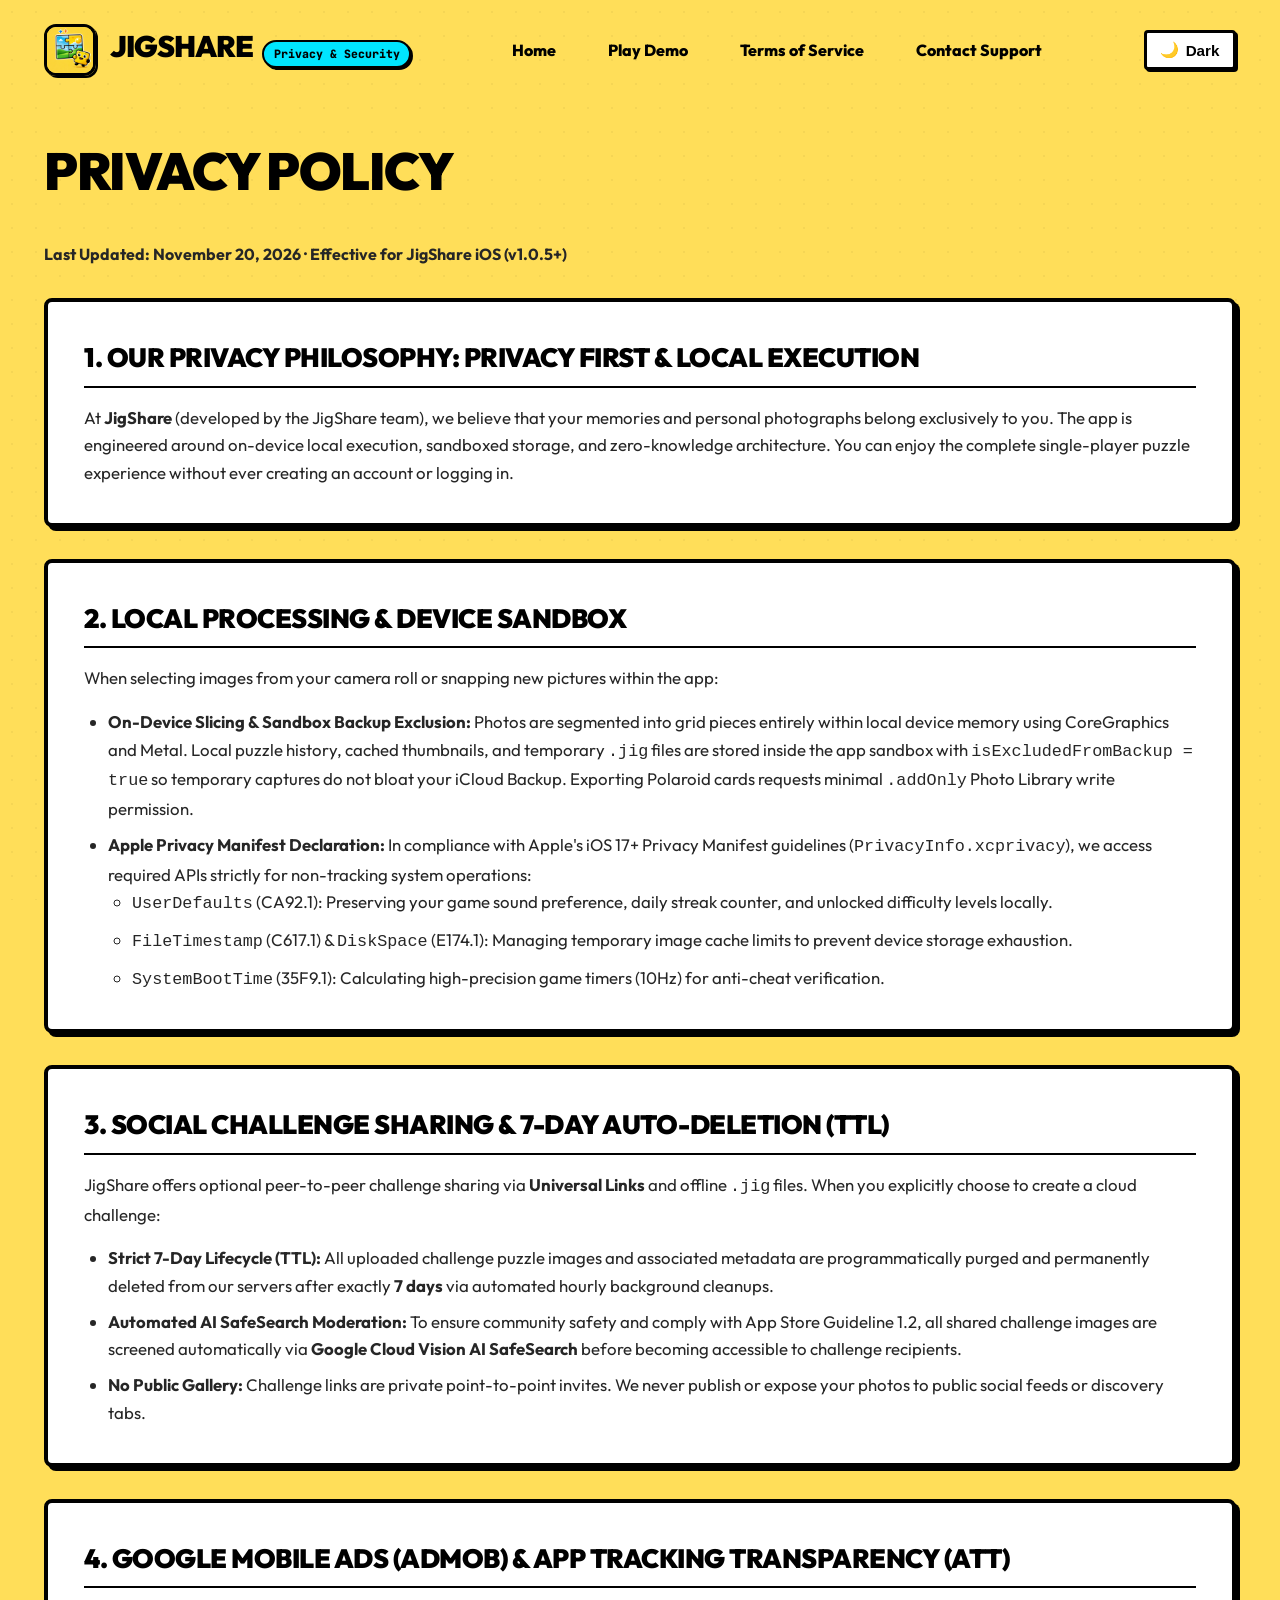
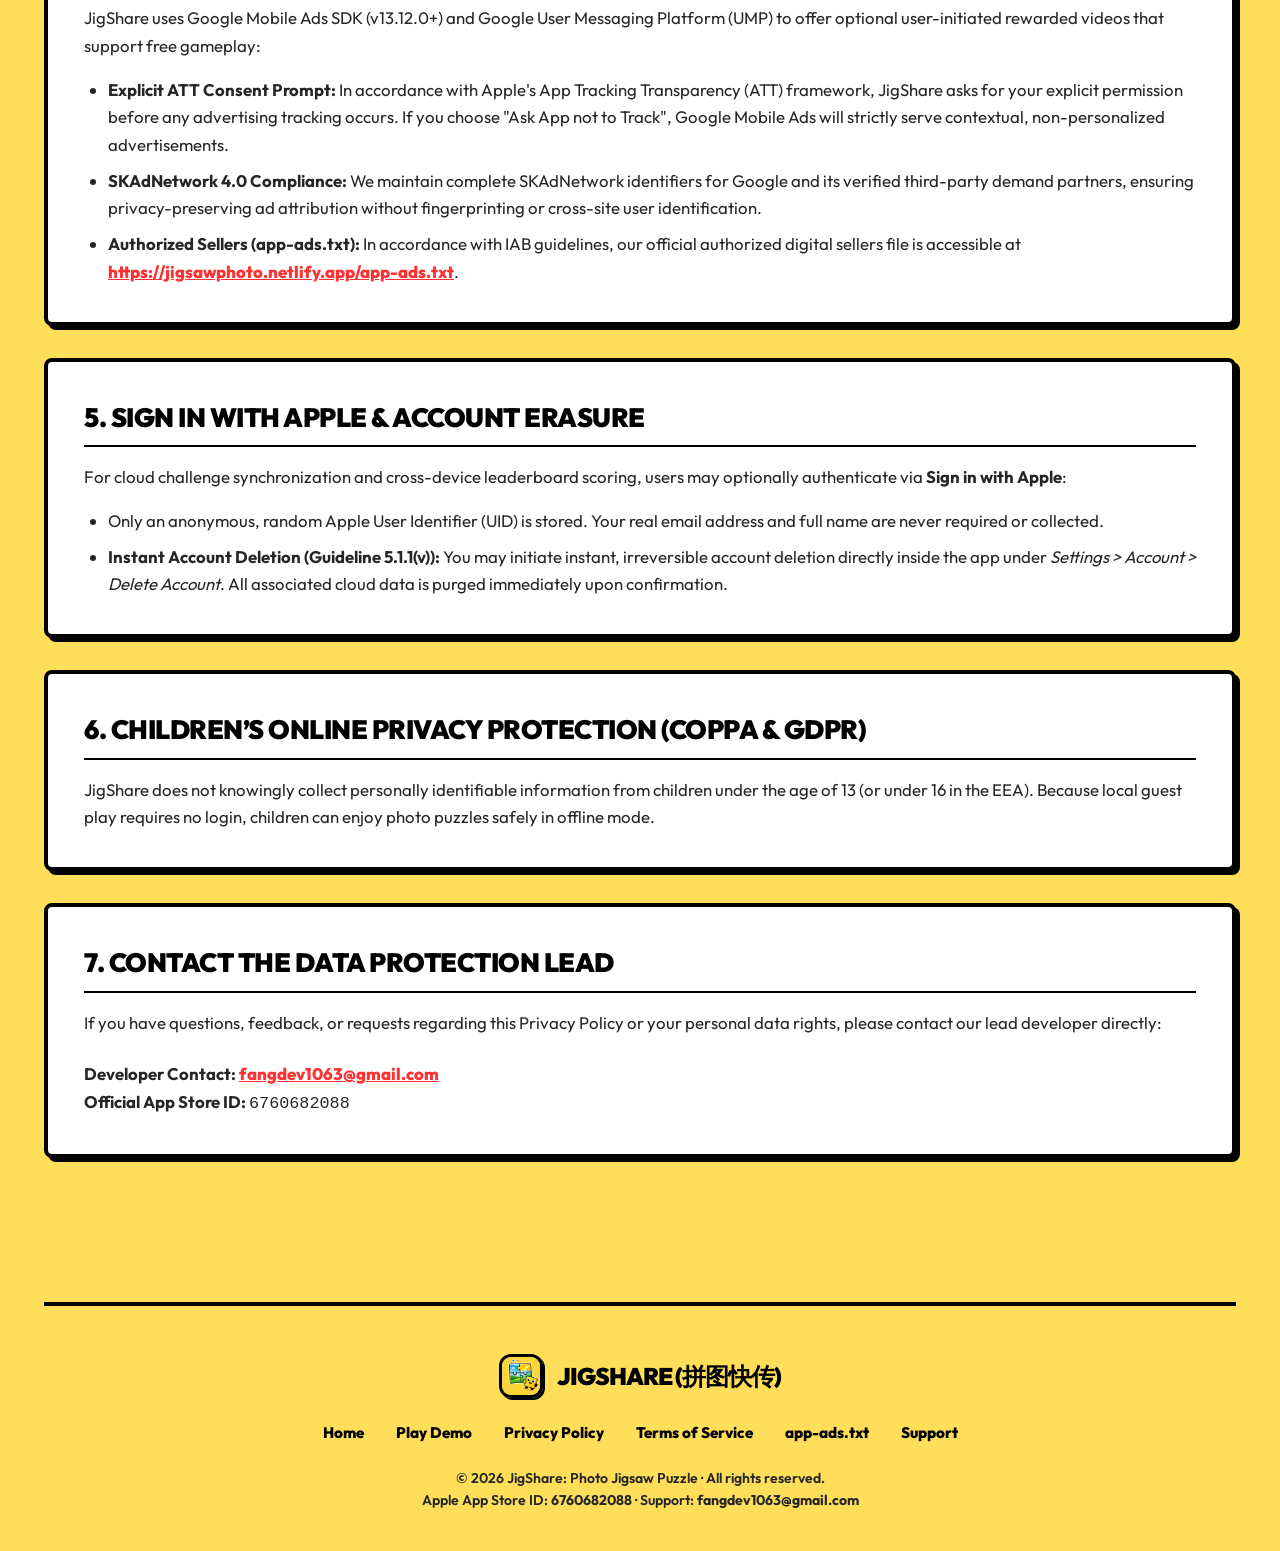
==== commit 0d276377: "chore(web): sync website assets & legal compliance for v1.0.5" ====
--- a/privacy.html
+++ b/privacy.html
@@ -40,7 +40,7 @@
 
         <section class="content-page">
             <h1>Privacy Policy</h1>
-            <p style="font-weight: 700; color: var(--text-muted);">Last Updated: September 15, 2026 · Effective for JigShare iOS (v1.0.3+)</p>
+            <p style="font-weight: 700; color: var(--text-muted);">Last Updated: November 20, 2026 · Effective for JigShare iOS (v1.0.5+)</p>
 
             <div class="content-block pop-card">
                 <h2>1. Our Privacy Philosophy: Privacy First & Local Execution</h2>
@@ -55,7 +55,7 @@
                     When selecting images from your camera roll or snapping new pictures within the app:
                 </p>
                 <ul>
-                    <li><strong>On-Device Slicing:</strong> Photos are segmented into grid pieces entirely within local device memory using CoreGraphics and Metal. Raw photo data is never uploaded to any remote server for standard local play.</li>
+                    <li><strong>On-Device Slicing &amp; Sandbox Backup Exclusion:</strong> Photos are segmented into grid pieces entirely within local device memory using CoreGraphics and Metal. Local puzzle history, cached thumbnails, and temporary <code>.jig</code> files are stored inside the app sandbox with <code>isExcludedFromBackup = true</code> so temporary captures do not bloat your iCloud Backup. Exporting Polaroid cards requests minimal <code>.addOnly</code> Photo Library write permission.</li>
                     <li><strong>Apple Privacy Manifest Declaration:</strong> In compliance with Apple's iOS 17+ Privacy Manifest guidelines (<code>PrivacyInfo.xcprivacy</code>), we access required APIs strictly for non-tracking system operations:
                         <ul>
                             <li><code>UserDefaults</code> (CA92.1): Preserving your game sound preference, daily streak counter, and unlocked difficulty levels locally.</li>
@@ -81,7 +81,7 @@
             <div class="content-block pop-card">
                 <h2>4. Google Mobile Ads (AdMob) & App Tracking Transparency (ATT)</h2>
                 <p>
-                    JigShare uses Google Mobile Ads SDK (v13.9.0) to display occasional banner and reward advertisements that support free gameplay:
+                    JigShare uses Google Mobile Ads SDK (v13.12.0+) and Google User Messaging Platform (UMP) to offer optional user-initiated rewarded videos that support free gameplay:
                 </p>
                 <ul>
                     <li><strong>Explicit ATT Consent Prompt:</strong> In accordance with Apple's App Tracking Transparency (ATT) framework, JigShare asks for your explicit permission before any advertising tracking occurs. If you choose "Ask App not to Track", Google Mobile Ads will strictly serve contextual, non-personalized advertisements.</li>
--- a/index.css
+++ b/index.css
@@ -1137,6 +1137,75 @@
 }
 
 /* ==========================================================================
+   FAQ Accordion (Pop Art Neo-Brutalist)
+   ========================================================================== */
+.faq-list {
+    display: flex;
+    flex-direction: column;
+    gap: 1rem;
+    max-width: 900px;
+    margin: 0 auto;
+}
+
+.faq-item {
+    background: var(--card-bg);
+    border: var(--border-width) solid var(--border-stroke);
+    box-shadow: var(--pop-shadow-sm);
+    border-radius: var(--radius-md);
+    overflow: hidden;
+    transition: var(--transition-snappy);
+}
+
+.faq-item[open] {
+    box-shadow: var(--pop-shadow);
+}
+
+.faq-item summary {
+    padding: 1.15rem 1.5rem;
+    font-weight: 900;
+    font-size: 1.08rem;
+    cursor: pointer;
+    list-style: none;
+    display: flex;
+    align-items: center;
+    justify-content: space-between;
+    gap: 1rem;
+}
+
+.faq-item summary::-webkit-details-marker {
+    display: none;
+}
+
+.faq-item summary::after {
+    content: "+";
+    font-family: 'JetBrains Mono', monospace;
+    font-weight: 900;
+    font-size: 1.25rem;
+    width: 30px;
+    height: 30px;
+    border: 2px solid var(--border-stroke);
+    background: var(--pop-yellow);
+    color: #000000;
+    border-radius: 6px;
+    display: inline-flex;
+    align-items: center;
+    justify-content: center;
+    flex-shrink: 0;
+}
+
+.faq-item[open] summary::after {
+    content: "−";
+    background: var(--pop-cyan);
+}
+
+.faq-item p {
+    padding: 0 1.5rem 1.25rem;
+    color: var(--text-muted);
+    line-height: 1.65;
+    font-weight: 600;
+}
+
+/* ==========================================================================
    Responsive Breakpoints
    ========================================================================== */
 @media (max-width: 992px) {
